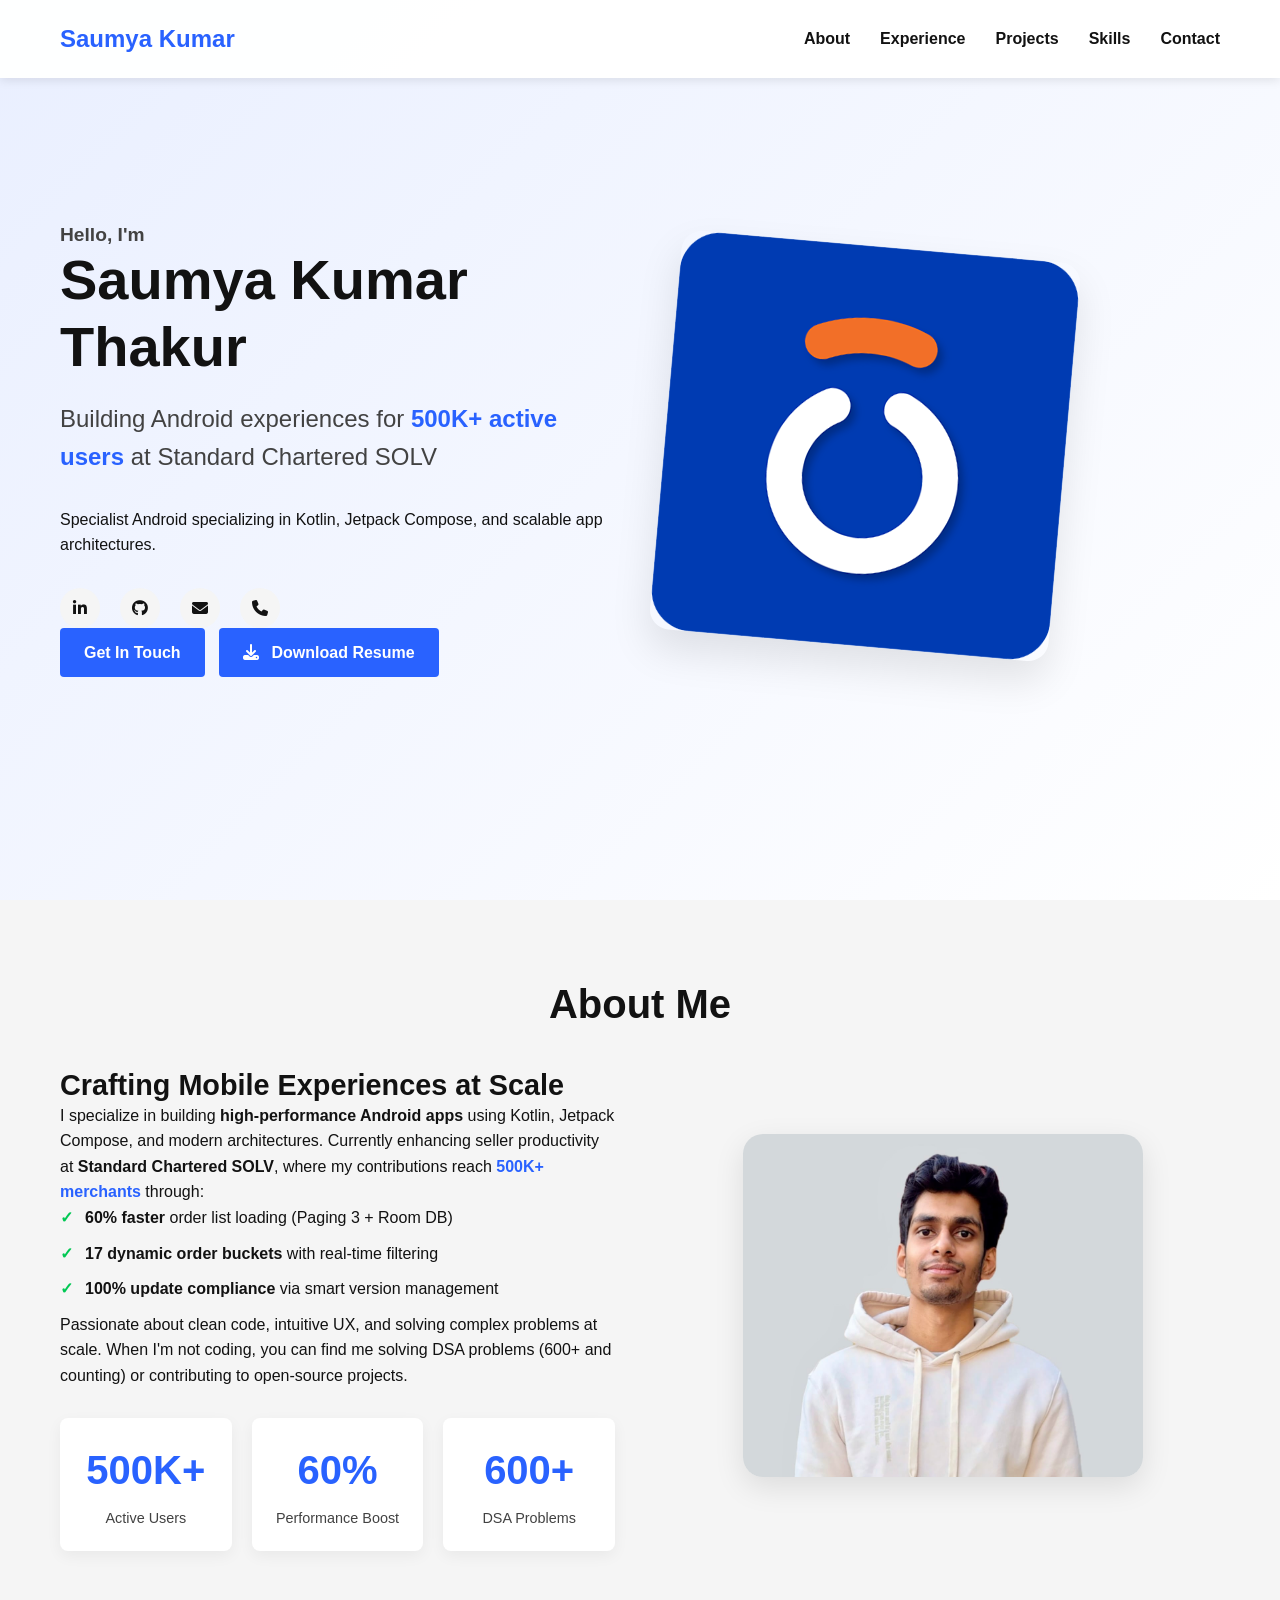
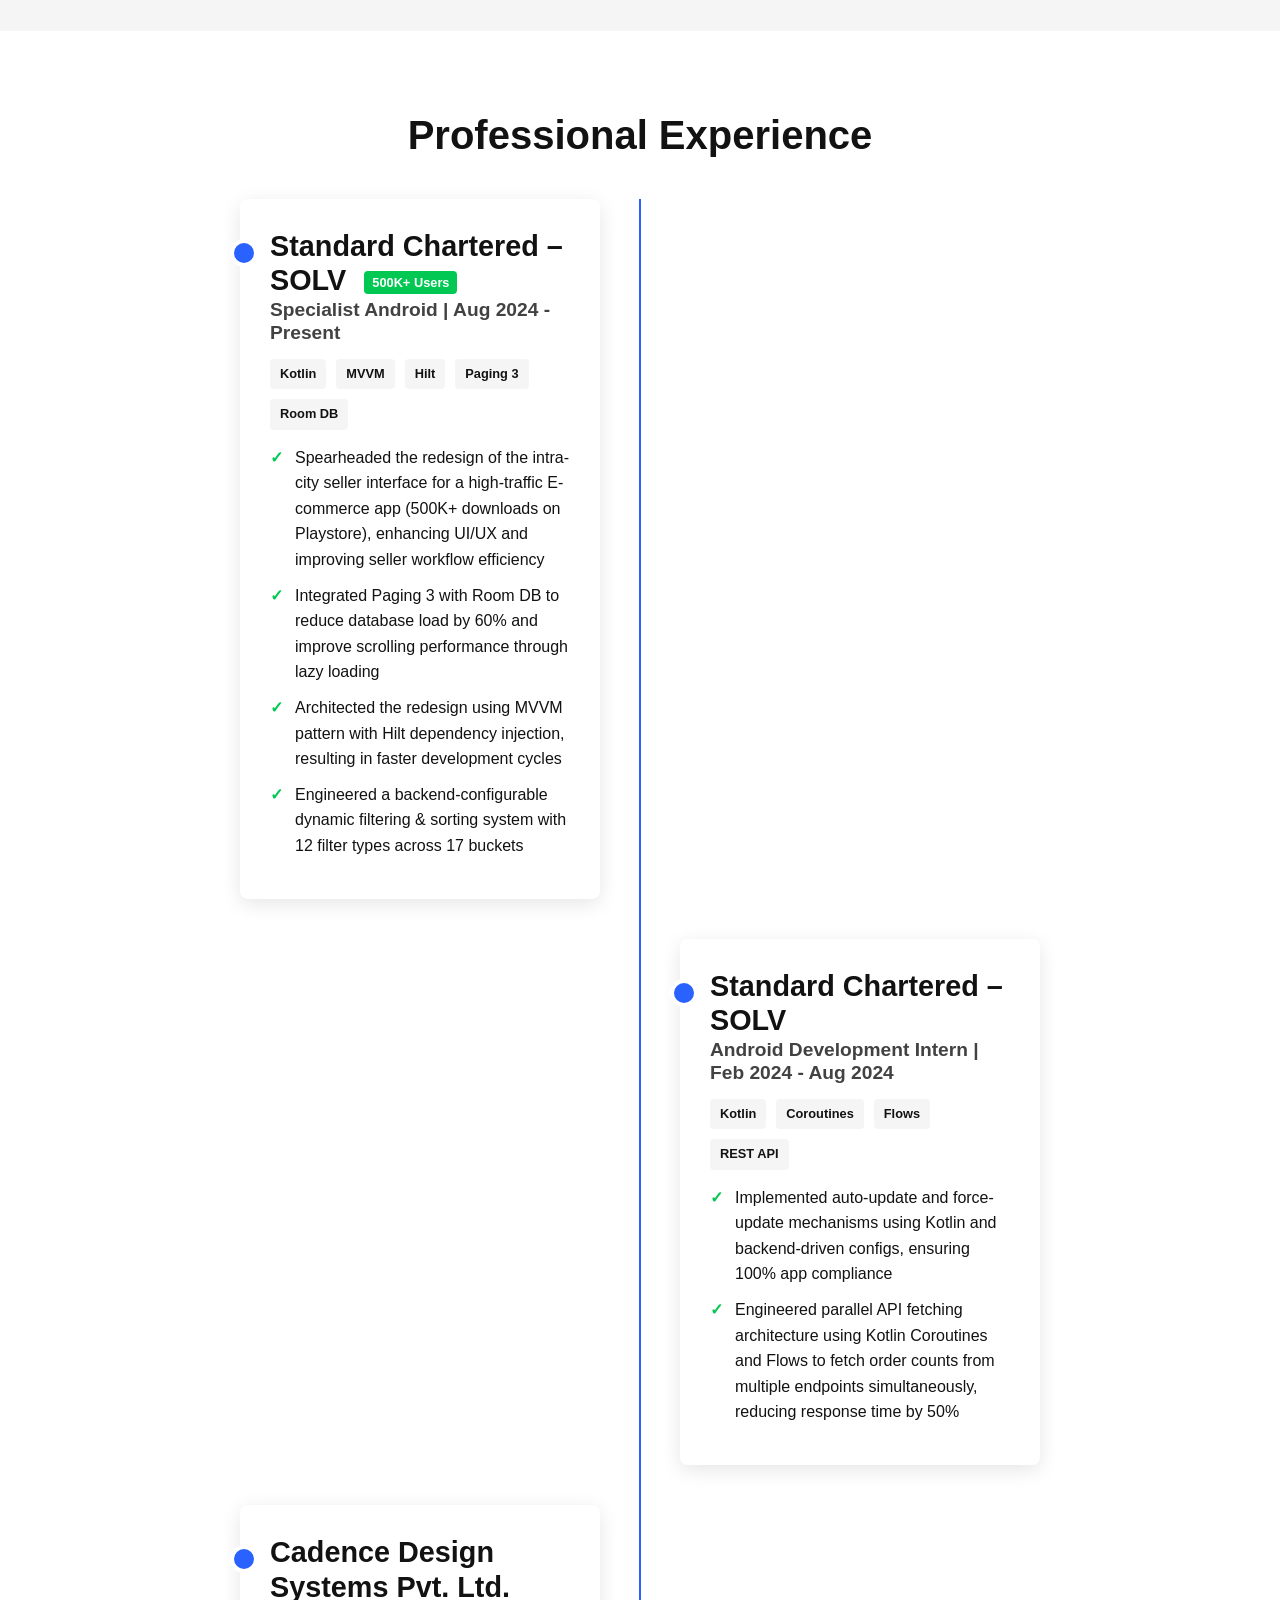
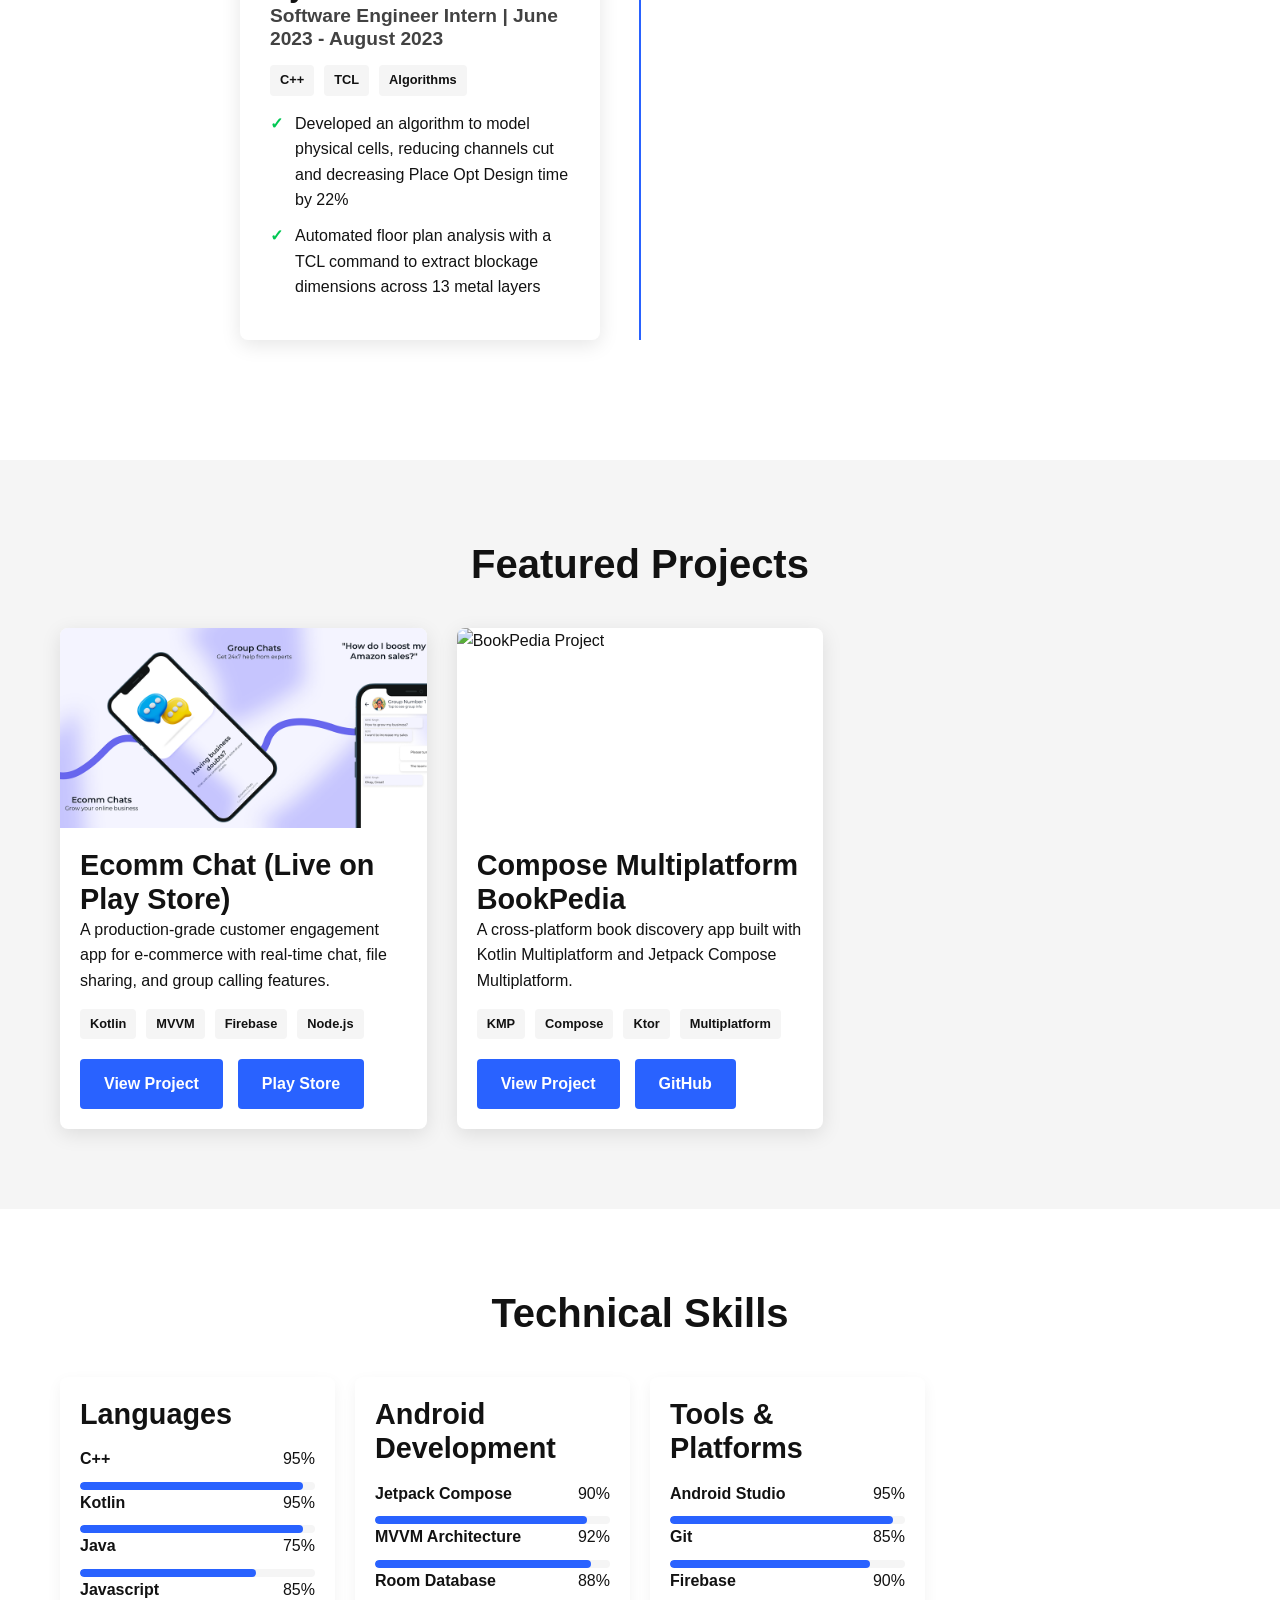
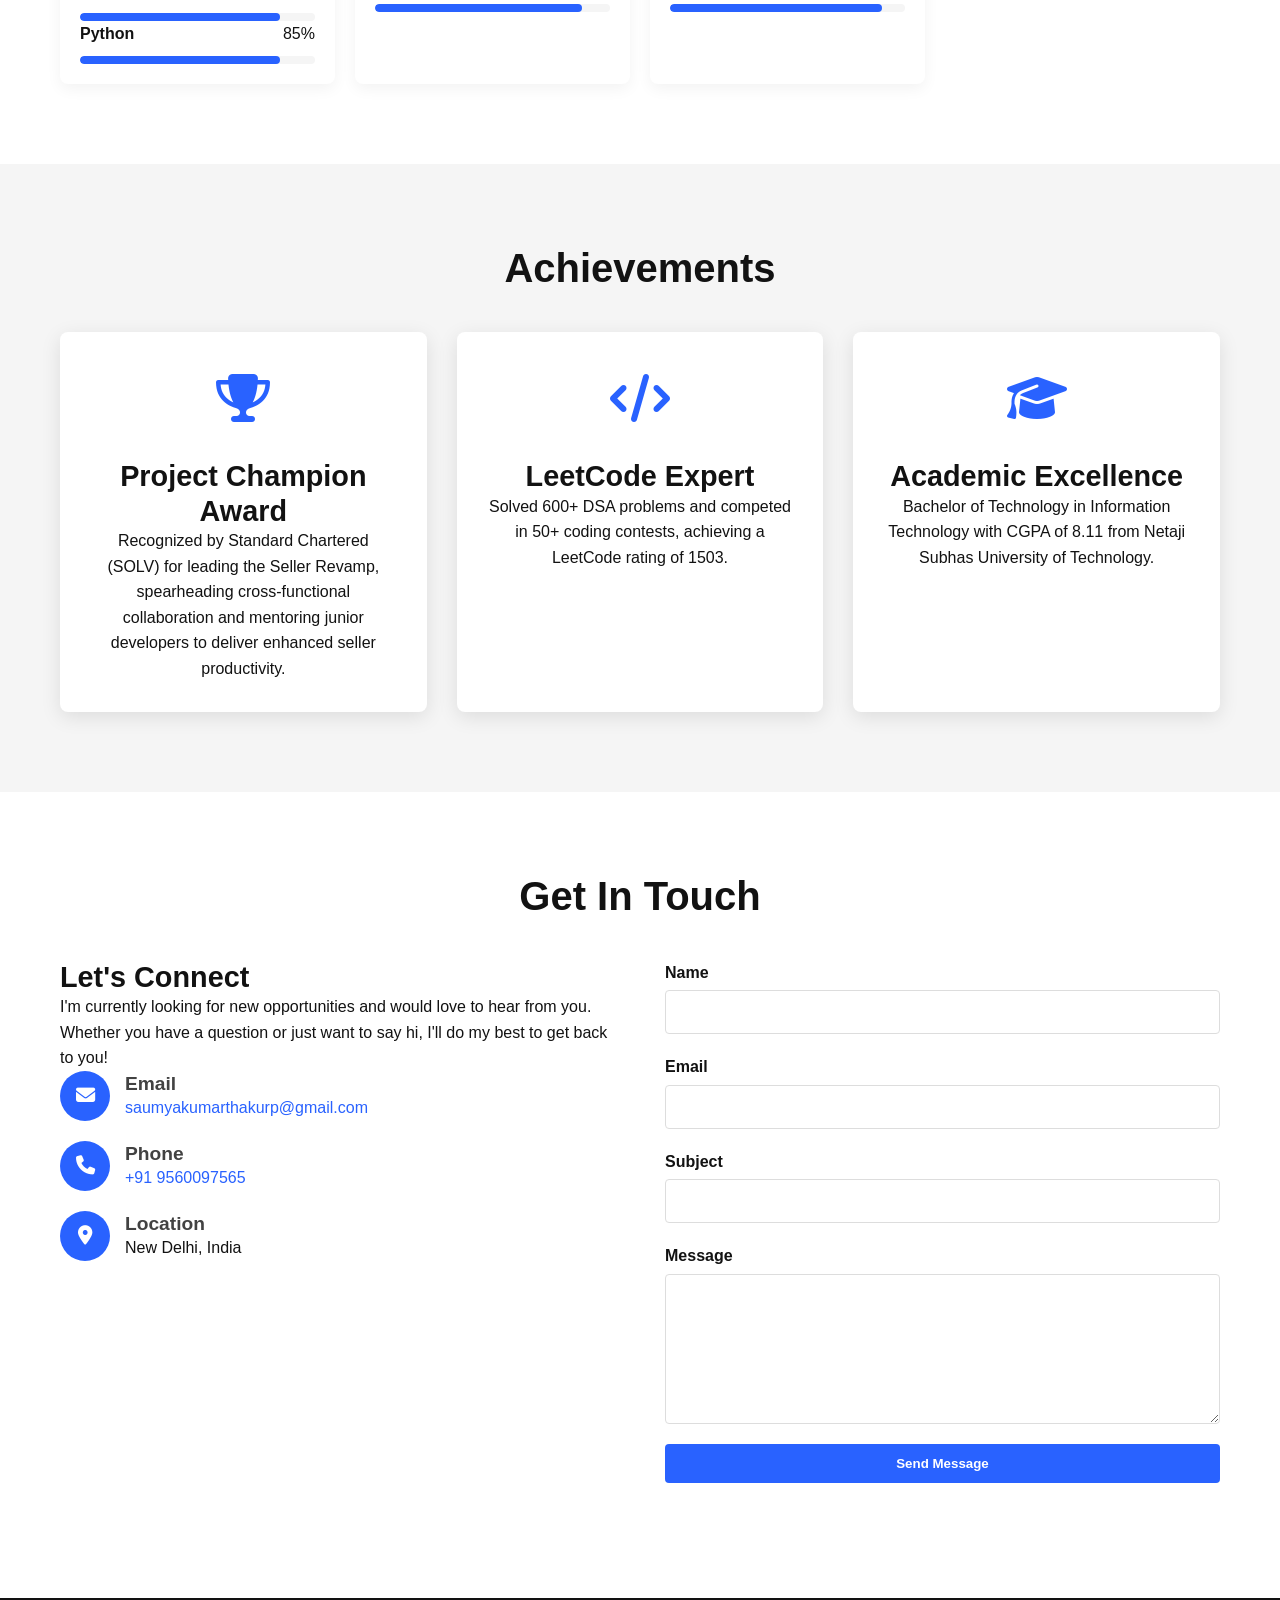
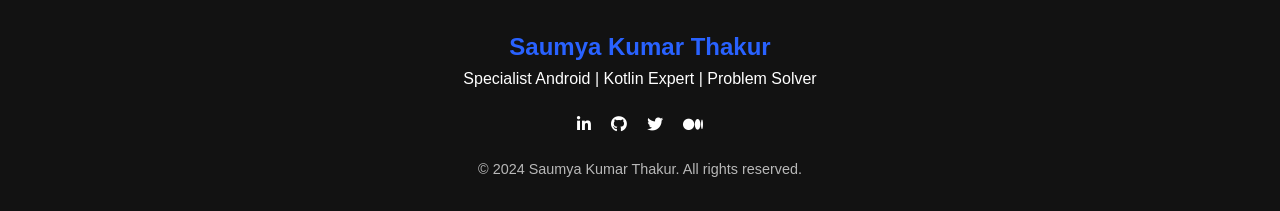
==== index.html @ 7fc0d7b3 "Portfolio-13 June" ====
<!DOCTYPE html>
<html lang="en">
<head>
    <meta charset="UTF-8">
    <meta name="viewport" content="width=device-width, initial-scale=1.0">
    <title>Saumya Kumar Thakur | Android Developer</title>
    <link rel="stylesheet" href="https://cdnjs.cloudflare.com/ajax/libs/font-awesome/6.4.0/css/all.min.css">
    <link rel="stylesheet" href="style.css">


</head>
<body>
    <!-- Header -->
    <header>
        <div class="container">
            <nav>
                <div class="logo">Saumya Kumar</div>
                <div class="nav-links">
                    <a href="#about">About</a>
                    <a href="#experience">Experience</a>
                    <a href="#projects">Projects</a>
                    <a href="#skills">Skills</a>
                    <a href="#contact">Contact</a>
                </div>
            </nav>
        </div>
    </header>

    <!-- Hero Section -->
    <section id="hero">
        <div class="container">
            <div class="hero-content">
                <div class="hero-text">
                    <h4>Hello, I'm</h4>
                    <h1>Saumya Kumar Thakur</h1>
                    <p class="impact-statement">Building Android experiences for <span class="highlight">500K+ active users</span> at Standard Chartered SOLV</p>
                    <p>Specialist Android specializing in Kotlin, Jetpack Compose, and scalable app architectures.</p>
                    <div class="social-links">
                        <a href="https://www.linkedin.com/in/saumya-kumar-thakur-452970230/" target="_blank"><i class="fab fa-linkedin-in"></i></a>
                        <a href="https://github.com/SKThakur0401" target="_blank"><i class="fab fa-github"></i></a>
                        <a href="mailto:saumyakumarthakurp@gmail.com"><i class="fas fa-envelope"></i></a>
                        <a href="tel:+919560097565"><i class="fas fa-phone"></i></a>
                    </div>
                        <a href="#contact" class="btn">Get In Touch</a>
                        <a href="https://drive.google.com/file/d/1LudUsI_i4p_GVPtZzu4CN_lEO5HXvXUF/view?usp=drive_link" target="_blank" class="btn" style="margin-left: 10px;">
                            <i class="fas fa-download"></i> Download Resume
                        </a>
                </div>

                    

                <div class="hero-image">
                    <img src="solv_logo.png" alt="Android App Screenshot">
                </div>
            </div>
        </div>
    </section>

    <!-- About Section -->
    <section id="about">
        <div class="container">
            <h2>About Me</h2>
            <div class="about-content">
                <div class="about-text">
                    <h3>Crafting Mobile Experiences at Scale</h3>
                    <p>I specialize in building <strong>high-performance Android apps</strong> using Kotlin, Jetpack Compose, and modern architectures. Currently enhancing seller productivity at <strong>Standard Chartered SOLV</strong>, where my contributions reach <span class="highlight">500K+ merchants</span> through:</p>
                    <ul class="achievements">
                        <li><strong>60% faster</strong> order list loading (Paging 3 + Room DB)</li>
                        <li><strong>17 dynamic order buckets</strong> with real-time filtering</li>
                        <li><strong>100% update compliance</strong> via smart version management</li>
                    </ul>
                    <p>Passionate about clean code, intuitive UX, and solving complex problems at scale. When I'm not coding, you can find me solving DSA problems (600+ and counting) or contributing to open-source projects.</p>
                    <div class="stats">
                        <div class="stat-item">
                            <div class="stat-number">500K+</div>
                            <div class="stat-label">Active Users</div>
                        </div>
                        <div class="stat-item">
                            <div class="stat-number">60%</div>
                            <div class="stat-label">Performance Boost</div>
                        </div>
                        <div class="stat-item">
                            <div class="stat-number">600+</div>
                            <div class="stat-label">DSA Problems</div>
                        </div>
                    </div>
                </div>
                <div class="about-image">
                    <img src="my_professional_pic.jpeg" alt="Saumya Kumar Thakur">
                </div>
            </div>
        </div>
    </section>

    <!-- Experience Section -->
    <section id="experience">
        <div class="container">
            <h2>Professional Experience</h2>
            <div class="experience-timeline">
                <!-- Current Job -->
                <div class="experience-card">
                    <h3>Standard Chartered – SOLV <span class="badge">500K+ Users</span></h3>
                    <h4>Specialist Android | Aug 2024 - Present</h4>
                    <div class="tech-stack">
                        <span>Kotlin</span>
                        <span>MVVM</span>
                        <span>Hilt</span>
                        <span>Paging 3</span>
                        <span>Room DB</span>
                    </div>
                    <ul class="achievements">
                        <li>Spearheaded the redesign of the intra-city seller interface for a high-traffic E-commerce app (500K+ downloads on Playstore), enhancing UI/UX and improving seller workflow efficiency</li>
                        <li>Integrated Paging 3 with Room DB to reduce database load by 60% and improve scrolling performance through lazy loading</li>
                        <li>Architected the redesign using MVVM pattern with Hilt dependency injection, resulting in faster development cycles</li>
                        <li>Engineered a backend-configurable dynamic filtering & sorting system with 12 filter types across 17 buckets</li>
                    </ul>
                </div>

                <!-- Internship -->
                <div class="experience-card">
                    <h3>Standard Chartered – SOLV</h3>
                    <h4>Android Development Intern | Feb 2024 - Aug 2024</h4>
                    <div class="tech-stack">
                        <span>Kotlin</span>
                        <span>Coroutines</span>
                        <span>Flows</span>
                        <span>REST API</span>
                    </div>
                    <ul class="achievements">
                        <li>Implemented auto-update and force-update mechanisms using Kotlin and backend-driven configs, ensuring 100% app compliance</li>
                        <li>Engineered parallel API fetching architecture using Kotlin Coroutines and Flows to fetch order counts from multiple endpoints simultaneously, reducing response time by 50%</li>
                    </ul>
                </div>

                <!-- Previous Internship -->
                <div class="experience-card">
                    <h3>Cadence Design Systems Pvt. Ltd.</h3>
                    <h4>Software Engineer Intern | June 2023 - August 2023</h4>
                    <div class="tech-stack">
                        <span>C++</span>
                        <span>TCL</span>
                        <span>Algorithms</span>
                    </div>
                    <ul class="achievements">
                        <li>Developed an algorithm to model physical cells, reducing channels cut and decreasing Place Opt Design time by 22%</li>
                        <li>Automated floor plan analysis with a TCL command to extract blockage dimensions across 13 metal layers</li>
                    </ul>
                </div>
            </div>
        </div>
    </section>

    <!-- Projects Section -->
    <section id="projects">
        <div class="container">
            <h2>Featured Projects</h2>
            <div class="projects-grid">
                <!-- Project 1 -->
                <div class="project-card">
                    <div class="project-image">
                        <img src="new Banner 1.png" alt="Ecomm Chat Project">
                    </div>
                    <div class="project-content">
                        <h3>Ecomm Chat (Live on Play Store)</h3>
                        <p>A production-grade customer engagement app for e-commerce with real-time chat, file sharing, and group calling features.</p>
                        <div class="tech-stack">
                            <span>Kotlin</span>
                            <span>MVVM</span>
                            <span>Firebase</span>
                            <span>Node.js</span>
                        </div>
                        <div class="project-links">
                            <a href="https://play.google.com/store/apps/details?id=com.adsperclick.media&hl=en" target="_blank" class="btn">View Project</a>
                            <a href="https://play.google.com/store/apps/details?id=com.adsperclick.media&hl=en" target="_blank" class="btn btn-outline">Play Store</a>
                        </div>
                    </div>
                </div>

                <!-- Project 2 -->
                <div class="project-card">
                    <div class="project-image">
                        <img src="https://via.placeholder.com/600x400.png?text=BookPedia" alt="BookPedia Project">
                    </div>
                    <div class="project-content">
                        <h3>Compose Multiplatform BookPedia</h3>
                        <p>A cross-platform book discovery app built with Kotlin Multiplatform and Jetpack Compose Multiplatform.</p>
                        <div class="tech-stack">
                            <span>KMP</span>
                            <span>Compose</span>
                            <span>Ktor</span>
                            <span>Multiplatform</span>
                        </div>
                        <div class="project-links">
                            <a href="https://github.com/SKThakur0401/Compose-Multiplatform-BookPedia" target="_blank" class="btn">View Project</a>
                            <a href="https://github.com/SKThakur0401/Compose-Multiplatform-BookPedia" target="_blank" class="btn btn-outline">GitHub</a>
                        </div>
                    </div>
                </div>
            </div>
        </div>
    </section>

    <!-- Skills Section -->
    <section id="skills">
        <div class="container">
            <h2>Technical Skills</h2>
            <div class="skills-container">
                <!-- Languages -->
                <div class="skill-category">
                    <h3>Languages</h3>
                    <div class="skill-list">

                        <div class="skill-item">
                            <span class="skill-name">C++</span>
                            <span>95%</span>
                        </div>
                        <div class="skill-bar">
                            <div class="skill-progress" style="width: 95%;"></div>
                        </div>

                        <div class="skill-item">
                            <span class="skill-name">Kotlin</span>
                            <span>95%</span>
                        </div>
                        <div class="skill-bar">
                            <div class="skill-progress" style="width: 95%;"></div>
                        </div>

                        <div class="skill-item">
                            <span class="skill-name">Java</span>
                            <span>75%</span>
                        </div>
                        <div class="skill-bar">
                            <div class="skill-progress" style="width: 75%;"></div>
                        </div>

                        <div class="skill-item">
                            <span class="skill-name">Javascript</span>
                            <span>85%</span>
                        </div>
                        <div class="skill-bar">
                            <div class="skill-progress" style="width: 85%;"></div>
                        </div>
                        
                        <div class="skill-item">
                            <span class="skill-name">Python</span>
                            <span>85%</span>
                        </div>
                        <div class="skill-bar">
                            <div class="skill-progress" style="width: 85%;"></div>
                        </div>
                    </div>
                </div>

                <!-- Android Development -->
                <div class="skill-category">
                    <h3>Android Development</h3>
                    <div class="skill-list">
                        <div class="skill-item">
                            <span class="skill-name">Jetpack Compose</span>
                            <span>90%</span>
                        </div>
                        <div class="skill-bar">
                            <div class="skill-progress" style="width: 90%;"></div>
                        </div>
                        
                        <div class="skill-item">
                            <span class="skill-name">MVVM Architecture</span>
                            <span>92%</span>
                        </div>
                        <div class="skill-bar">
                            <div class="skill-progress" style="width: 92%;"></div>
                        </div>
                        
                        <div class="skill-item">
                            <span class="skill-name">Room Database</span>
                            <span>88%</span>
                        </div>
                        <div class="skill-bar">
                            <div class="skill-progress" style="width: 88%;"></div>
                        </div>
                    </div>
                </div>

                <!-- Tools & Platforms -->
                <div class="skill-category">
                    <h3>Tools & Platforms</h3>
                    <div class="skill-list">
                        <div class="skill-item">
                            <span class="skill-name">Android Studio</span>
                            <span>95%</span>
                        </div>
                        <div class="skill-bar">
                            <div class="skill-progress" style="width: 95%;"></div>
                        </div>
                        
                        <div class="skill-item">
                            <span class="skill-name">Git</span>
                            <span>85%</span>
                        </div>
                        <div class="skill-bar">
                            <div class="skill-progress" style="width: 85%;"></div>
                        </div>
                        
                        <div class="skill-item">
                            <span class="skill-name">Firebase</span>
                            <span>90%</span>
                        </div>
                        <div class="skill-bar">
                            <div class="skill-progress" style="width: 90%;"></div>
                        </div>
                    </div>
                </div>
            </div>
        </div>
    </section>

    <!-- Achievements Section -->
    <section id="achievements">
        <div class="container">
            <h2>Achievements</h2>
            <div class="achievements-grid">
                <!-- Achievement 1 -->
                <div class="achievement-card">
                    <div class="achievement-icon">
                        <i class="fas fa-trophy"></i>
                    </div>
                    <h3>Project Champion Award</h3>
                    <p>Recognized by Standard Chartered (SOLV) for leading the Seller Revamp, spearheading cross-functional collaboration and mentoring junior developers to deliver enhanced seller productivity.</p>
                </div>

                <!-- Achievement 2 -->
                <div class="achievement-card">
                    <div class="achievement-icon">
                        <i class="fas fa-code"></i>
                    </div>
                    <h3>LeetCode Expert</h3>
                    <p>Solved 600+ DSA problems and competed in 50+ coding contests, achieving a LeetCode rating of 1503.</p>
                </div>

                <!-- Achievement 3 -->
                <div class="achievement-card">
                    <div class="achievement-icon">
                        <i class="fas fa-graduation-cap"></i>
                    </div>
                    <h3>Academic Excellence</h3>
                    <p>Bachelor of Technology in Information Technology with CGPA of 8.11 from Netaji Subhas University of Technology.</p>
                </div>
            </div>
        </div>
    </section>

    <!-- Contact Section -->
    <section id="contact">
        <div class="container">
            <h2>Get In Touch</h2>
            <div class="contact-container">
                <div class="contact-info">
                    <h3>Let's Connect</h3>
                    <p>I'm currently looking for new opportunities and would love to hear from you. Whether you have a question or just want to say hi, I'll do my best to get back to you!</p>
                    
                    <div class="contact-item">
                        <div class="contact-icon">
                            <i class="fas fa-envelope"></i>
                        </div>
                        <div>
                            <h4>Email</h4>
                            <a href="mailto:saumyakumarthakurp@gmail.com">saumyakumarthakurp@gmail.com</a>
                        </div>
                    </div>
                    
                    <div class="contact-item">
                        <div class="contact-icon">
                            <i class="fas fa-phone"></i>
                        </div>
                        <div>
                            <h4>Phone</h4>
                            <a href="tel:+919560097565">+91 9560097565</a>
                        </div>
                    </div>
                    
                    <div class="contact-item">
                        <div class="contact-icon">
                            <i class="fas fa-map-marker-alt"></i>
                        </div>
                        <div>
                            <h4>Location</h4>
                            <p>New Delhi, India</p>
                        </div>
                    </div>
                </div>
                
                <div class="contact-form">
<form action="https://formspree.io/f/xldnbkbl" method="POST" id="contact-form">
    <div class="form-group">
        <label for="name">Name</label>
        <input type="text" id="name" name="name" required>
    </div>
    <div class="form-group">
        <label for="email">Email</label>
        <input type="email" id="email" name="email" required>
    </div>
    <div class="form-group">
        <label for="subject">Subject</label>
        <input type="text" id="subject" name="subject" required>
    </div>
    <div class="form-group">
        <label for="message">Message</label>
        <textarea id="message" name="message" required></textarea>
    </div>
    <button type="submit" class="btn">Send Message</button>
    <div id="form-status" style="margin-top: 15px;"></div>
</form>
</div>
</div>
</div>
</section>

<!-- Footer -->
<footer>
    <div class="container">
        <div class="logo">Saumya Kumar Thakur</div>
        <p>Specialist Android | Kotlin Expert | Problem Solver</p>
        <div class="footer-links">
            <a href="https://www.linkedin.com/in/saumya-kumar-thakur-452970230/" target="_blank"><i
                    class="fab fa-linkedin-in"></i></a>
            <a href="https://github.com/SKThakur0401" target="_blank"><i class="fab fa-github"></i></a>
            <a href="https://twitter.com/yourprofile" target="_blank"><i class="fab fa-twitter"></i></a>
            <a href="https://medium.com/yourprofile" target="_blank"><i class="fab fa-medium"></i></a>
        </div>
        <p class="copyright">© 2024 Saumya Kumar Thakur. All rights reserved.</p>
    </div>
</footer>
    <script src="script.js"></script>

</body>
</html>
---- style.css ----
:root {
    --primary: #2962FF;
    --primary-dark: #0039CB;
    --secondary: #00C853;
    --dark: #121212;
    --light: #ffffff;
    --gray: #f5f5f5;
    --dark-gray: #424242;
}

* {
    margin: 0;
    padding: 0;
    box-sizing: border-box;
    font-family: 'Segoe UI', Tahoma, Geneva, Verdana, sans-serif;
}

body {
    background-color: var(--light);
    color: var(--dark);
    line-height: 1.6;
}

.container {
    max-width: 1200px;
    margin: 0 auto;
    padding: 0 20px;
}

section {
    padding: 80px 0;
}

h1, h2, h3, h4 {
    font-weight: 700;
    line-height: 1.2;
}

h1 { font-size: 3.5rem; }
h2 { font-size: 2.5rem; margin-bottom: 40px; text-align: center; }
h3 { font-size: 1.8rem; }
h4 { font-size: 1.2rem; color: var(--dark-gray); }

a {
    text-decoration: none;
    color: var(--primary);
    transition: all 0.3s ease;
}

a:hover {
    color: var(--primary-dark);
}

.btn {
    display: inline-block;
    padding: 12px 24px;
    background-color: var(--primary);
    color: white;
    border-radius: 4px;
    font-weight: 600;
    transition: all 0.3s ease;
    border: none;
    cursor: pointer;
}

.btn:hover {
    background-color: var(--primary-dark);
    transform: translateY(-2px);
    box-shadow: 0 4px 8px rgba(0,0,0,0.1);
}

.highlight {
    color: var(--primary);
    font-weight: 700;
}

.badge {
    display: inline-block;
    padding: 4px 8px;
    background-color: var(--secondary);
    color: white;
    border-radius: 4px;
    font-size: 0.8rem;
    font-weight: 600;
    margin-left: 10px;
    vertical-align: middle;
}

/* Header */
header {
    position: fixed;
    top: 0;
    left: 0;
    width: 100%;
    background-color: rgba(255,255,255,0.95);
    box-shadow: 0 2px 10px rgba(0,0,0,0.1);
    z-index: 1000;
}

nav {
    display: flex;
    justify-content: space-between;
    align-items: center;
    padding: 20px 0;
}

.logo {
    font-size: 1.5rem;
    font-weight: 700;
    color: var(--primary);
}

.nav-links {
    display: flex;
    gap: 30px;
}

.nav-links a {
    color: var(--dark);
    font-weight: 600;
}

.nav-links a:hover {
    color: var(--primary);
}

/* Hero Section */
#hero {
    height: 100vh;
    display: flex;
    align-items: center;
    background: linear-gradient(135deg, rgba(41,98,255,0.1) 0%, rgba(255,255,255,1) 100%);
    padding-top: 80px;
}

.hero-content {
    display: flex;
    align-items: center;
    gap: 50px;
}

.hero-text {
    flex: 1;
}

.hero-image {
    flex: 1;
    position: relative;
}

.hero-image img {
    width: 100%;
    max-width: 400px;
    border-radius: 20px;
    box-shadow: 0 20px 40px rgba(0,0,0,0.1);
    transform: rotate(5deg);
    animation: float 6s ease-in-out infinite;
}

@keyframes float {
    0% { transform: translateY(0) rotate(5deg); }
    50% { transform: translateY(-20px) rotate(5deg); }
    100% { transform: translateY(0) rotate(5deg); }
}

.impact-statement {
    font-size: 1.5rem;
    margin: 20px 0 30px;
    color: var(--dark-gray);
}

.social-links {
    display: flex;
    gap: 20px;
    margin-top: 30px;
}


.social-links a {
    display: flex;
    align-items: center;
    justify-content: center;
    width: 40px;
    height: 40px;
    border-radius: 50%;
    background-color: var(--gray);
    color: var(--dark);
    transition: all 0.3s ease;
}

.social-links a:hover {
    background-color: var(--primary);
    color: white;
    transform: translateY(-3px);
}

/* About Section */
#about {
    background-color: var(--gray);
}

.about-content {
    display: flex;
    align-items: center;
    gap: 50px;
}

.about-text {
    flex: 1;
}

.about-image {
    flex: 1;
    text-align: center;
}

.about-image img {
    width: 100%;
    max-width: 400px;
    border-radius: 20px;
    box-shadow: 0 10px 30px rgba(0,0,0,0.1);
}

.stats {
    display: flex;
    gap: 20px;
    margin-top: 30px;
}

.stat-item {
    flex: 1;
    background-color: white;
    padding: 20px;
    border-radius: 8px;
    text-align: center;
    box-shadow: 0 5px 15px rgba(0,0,0,0.05);
}

.stat-number {
    font-size: 2.5rem;
    font-weight: 700;
    color: var(--primary);
    margin-bottom: 5px;
}

.stat-label {
    font-size: 0.9rem;
    color: var(--dark-gray);
}

/* Experience Section */
.experience-timeline {
    position: relative;
    max-width: 800px;
    margin: 0 auto;
}

.experience-timeline::before {
    content: '';
    position: absolute;
    top: 0;
    left: 50%;
    transform: translateX(-50%);
    width: 2px;
    height: 100%;
    background-color: var(--primary);
}

.experience-card {
    position: relative;
    margin-bottom: 40px;
    padding: 30px;
    background-color: white;
    border-radius: 8px;
    box-shadow: 0 5px 20px rgba(0,0,0,0.1);
    transition: all 0.3s ease;
}

.experience-card:hover {
    transform: translateY(-5px);
    box-shadow: 0 10px 30px rgba(0,0,0,0.15);
}

.experience-card::before {
    content: '';
    position: absolute;
    top: 40px;
    left: -10px;
    width: 20px;
    height: 20px;
    border-radius: 50%;
    background-color: var(--primary);
    border: 4px solid white;
}

.experience-card:nth-child(even) {
    margin-left: auto;
    width: calc(50% - 40px);
}

.experience-card:nth-child(odd) {
    margin-right: auto;
    width: calc(50% - 40px);
}

.tech-stack {
    display: flex;
    flex-wrap: wrap;
    gap: 10px;
    margin: 15px 0;
}

.tech-stack span {
    padding: 5px 10px;
    background-color: var(--gray);
    border-radius: 4px;
    font-size: 0.8rem;
    font-weight: 600;
}

.achievements {
    list-style-type: none;
}

.achievements li {
    position: relative;
    padding-left: 25px;
    margin-bottom: 10px;
}

.achievements li::before {
    content: '✓';
    position: absolute;
    left: 0;
    color: var(--secondary);
    font-weight: bold;
}

/* Projects Section */
#projects {
    background-color: var(--gray);
}

.projects-grid {
    display: grid;
    grid-template-columns: repeat(auto-fill, minmax(350px, 1fr));
    gap: 30px;
    margin-top: 40px;
}

.project-card {
    background-color: white;
    border-radius: 8px;
    overflow: hidden;
    box-shadow: 0 5px 20px rgba(0,0,0,0.1);
    transition: all 0.3s ease;
}

.project-card:hover {
    transform: translateY(-5px);
    box-shadow: 0 10px 30px rgba(0,0,0,0.15);
}

.project-image {
    height: 200px;
    overflow: hidden;
}

.project-image img {
    width: 100%;
    height: 100%;
    object-fit: cover;
    transition: transform 0.5s ease;
}

.project-card:hover .project-image img {
    transform: scale(1.05);
}

.project-content {
    padding: 20px;
}

.project-links {
    display: flex;
    gap: 15px;
    margin-top: 20px;
}

/* Skills Section */
.skills-container {
    display: grid;
    grid-template-columns: repeat(auto-fill, minmax(250px, 1fr));
    gap: 20px;
    margin-top: 40px;
}

.skill-category {
    background-color: white;
    padding: 20px;
    border-radius: 8px;
    box-shadow: 0 5px 15px rgba(0,0,0,0.05);
}

.skill-list {
    margin-top: 15px;
}

.skill-item {
    display: flex;
    justify-content: space-between;
    margin-bottom: 10px;
}

.skill-name {
    font-weight: 600;
}

.skill-bar {
    height: 8px;
    background-color: var(--gray);
    border-radius: 4px;
    margin-top: 5px;
    overflow: hidden;
}

.skill-progress {
    height: 100%;
    background-color: var(--primary);
    border-radius: 4px;
}

/* Achievements Section */
#achievements {
    background-color: var(--gray);
}

.achievements-grid {
    display: grid;
    grid-template-columns: repeat(auto-fill, minmax(300px, 1fr));
    gap: 30px;
    margin-top: 40px;
}

.achievement-card {
    background-color: white;
    padding: 30px;
    border-radius: 8px;
    box-shadow: 0 5px 20px rgba(0,0,0,0.1);
    text-align: center;
    transition: all 0.3s ease;
}

.achievement-card:hover {
    transform: translateY(-5px);
    box-shadow: 0 10px 30px rgba(0,0,0,0.15);
}

.achievement-icon {
    font-size: 3rem;
    color: var(--primary);
    margin-bottom: 20px;
}

/* Contact Section */
.contact-container {
    display: flex;
    gap: 50px;
}

.contact-info {
    flex: 1;
}

.contact-form {
    flex: 1;
}

.contact-item {
    display: flex;
    align-items: center;
    margin-bottom: 20px;
}

.contact-icon {
    width: 50px;
    height: 50px;
    background-color: var(--primary);
    color: white;
    border-radius: 50%;
    display: flex;
    align-items: center;
    justify-content: center;
    margin-right: 15px;
    font-size: 1.2rem;
}

form {
    display: flex;
    flex-direction: column;
    gap: 20px;
}

.form-group {
    display: flex;
    flex-direction: column;
}

label {
    margin-bottom: 5px;
    font-weight: 600;
}

input, textarea {
    padding: 12px;
    border: 1px solid #ddd;
    border-radius: 4px;
    font-size: 1rem;
}

textarea {
    min-height: 150px;
    resize: vertical;
}

/* Footer */
footer {
    background-color: var(--dark);
    color: white;
    padding: 30px 0;
    text-align: center;
}

.footer-links {
    display: flex;
    justify-content: center;
    gap: 20px;
    margin: 20px 0;
}

.footer-links a {
    color: white;
}

.footer-links a:hover {
    color: var(--primary);
}

.copyright {
    color: rgba(255,255,255,0.7);
    font-size: 0.9rem;
}

/* Responsive Design */
@media (max-width: 768px) {
    h1 { font-size: 2.5rem; }
    h2 { font-size: 2rem; }
    
    .hero-content, .about-content, .contact-container {
        flex-direction: column;
    }
    
    .experience-timeline::before {
        left: 30px;
    }
    
    .experience-card, .experience-card:nth-child(even), .experience-card:nth-child(odd) {
        width: calc(100% - 80px);
        margin-left: 80px;
    }
    
    .experience-card::before {
        left: -60px;
    }
    
    .stats {
        flex-direction: column;
    }
}



/* Add to your existing styles */
.btn i {
    margin-right: 8px;
}

/* Success message for form */
.success-message {
    display: none;
    padding: 15px;
    background-color: #4CAF50;
    color: white;
    border-radius: 4px;
    margin-top: 20px;
    text-align: center;
}

/* For the download button animation */
@keyframes pulse {
    0% { transform: scale(1); }
    50% { transform: scale(1.05); }
    100% { transform: scale(1); }
}

.btn-download {
    animation: pulse 2s infinite;
    background-color: var(--secondary);
}

.btn-download:hover {
    animation: none;
    background-color: #009624;
}
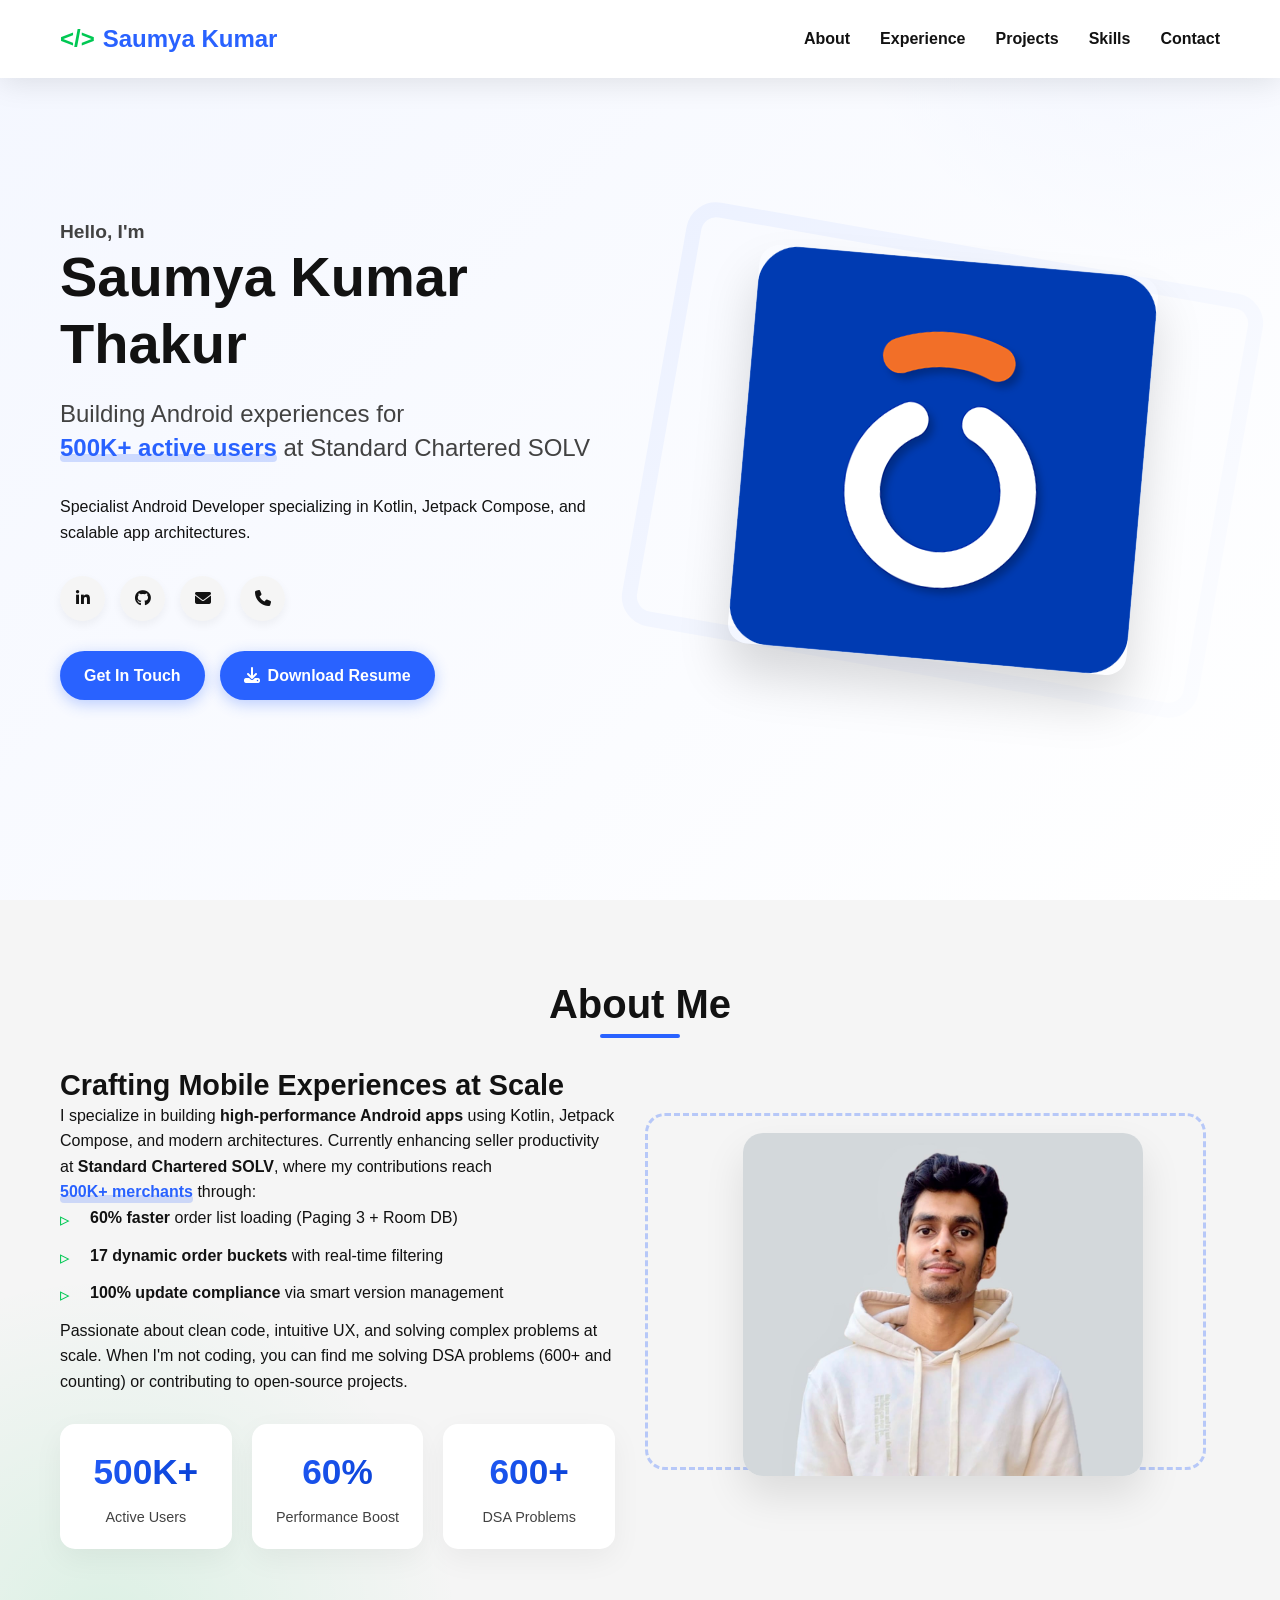
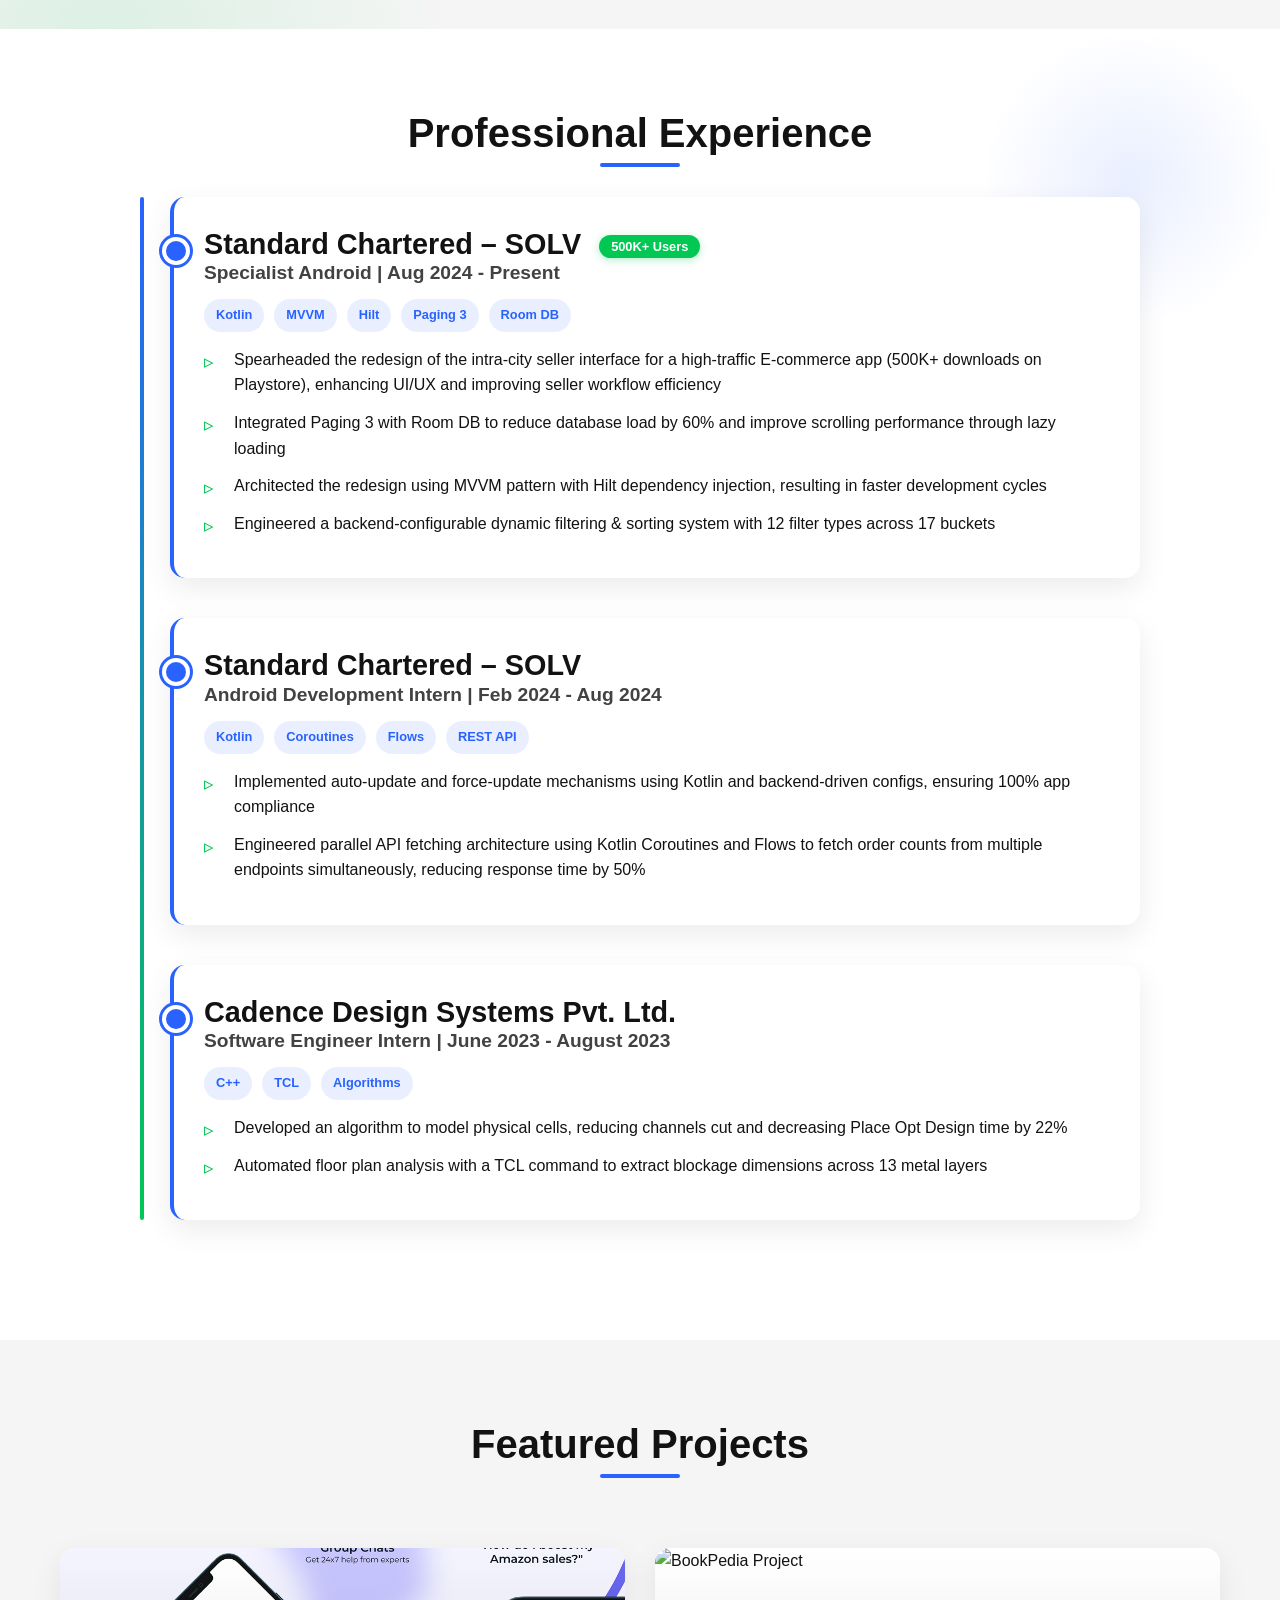
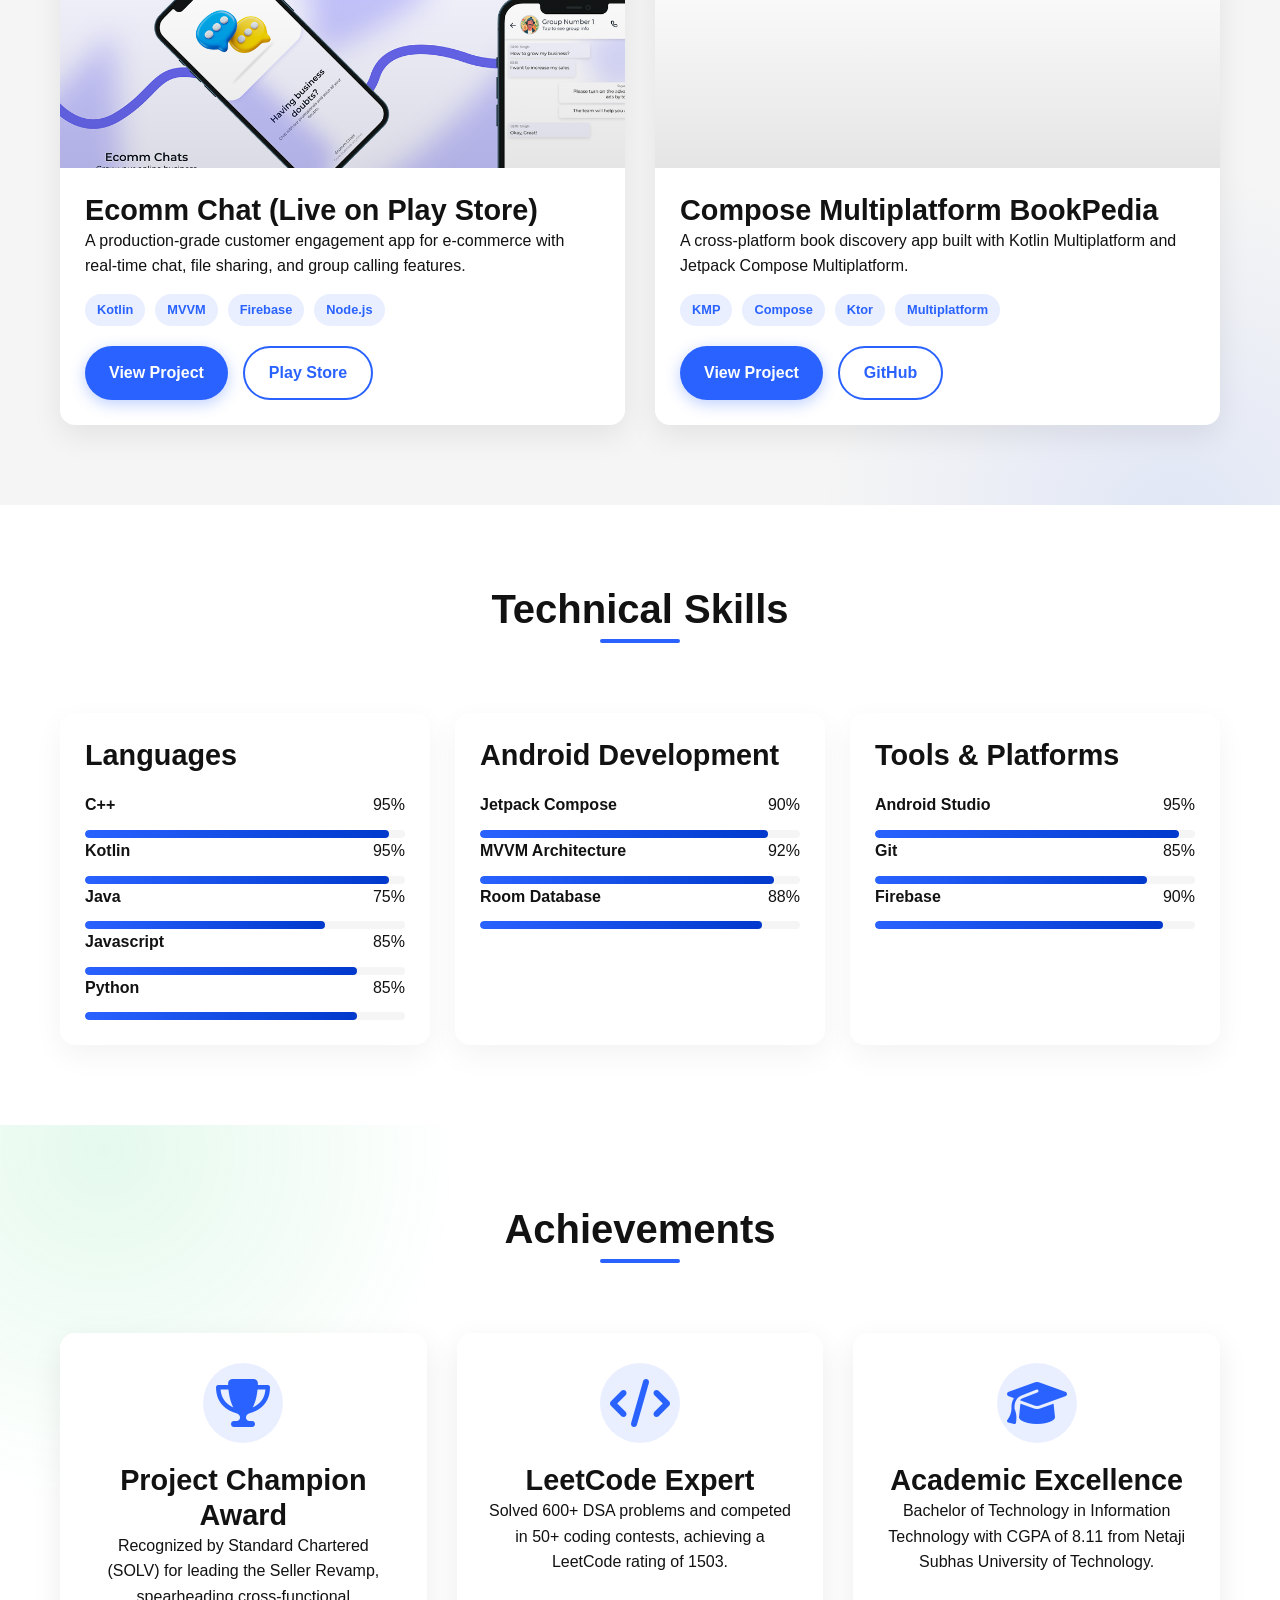
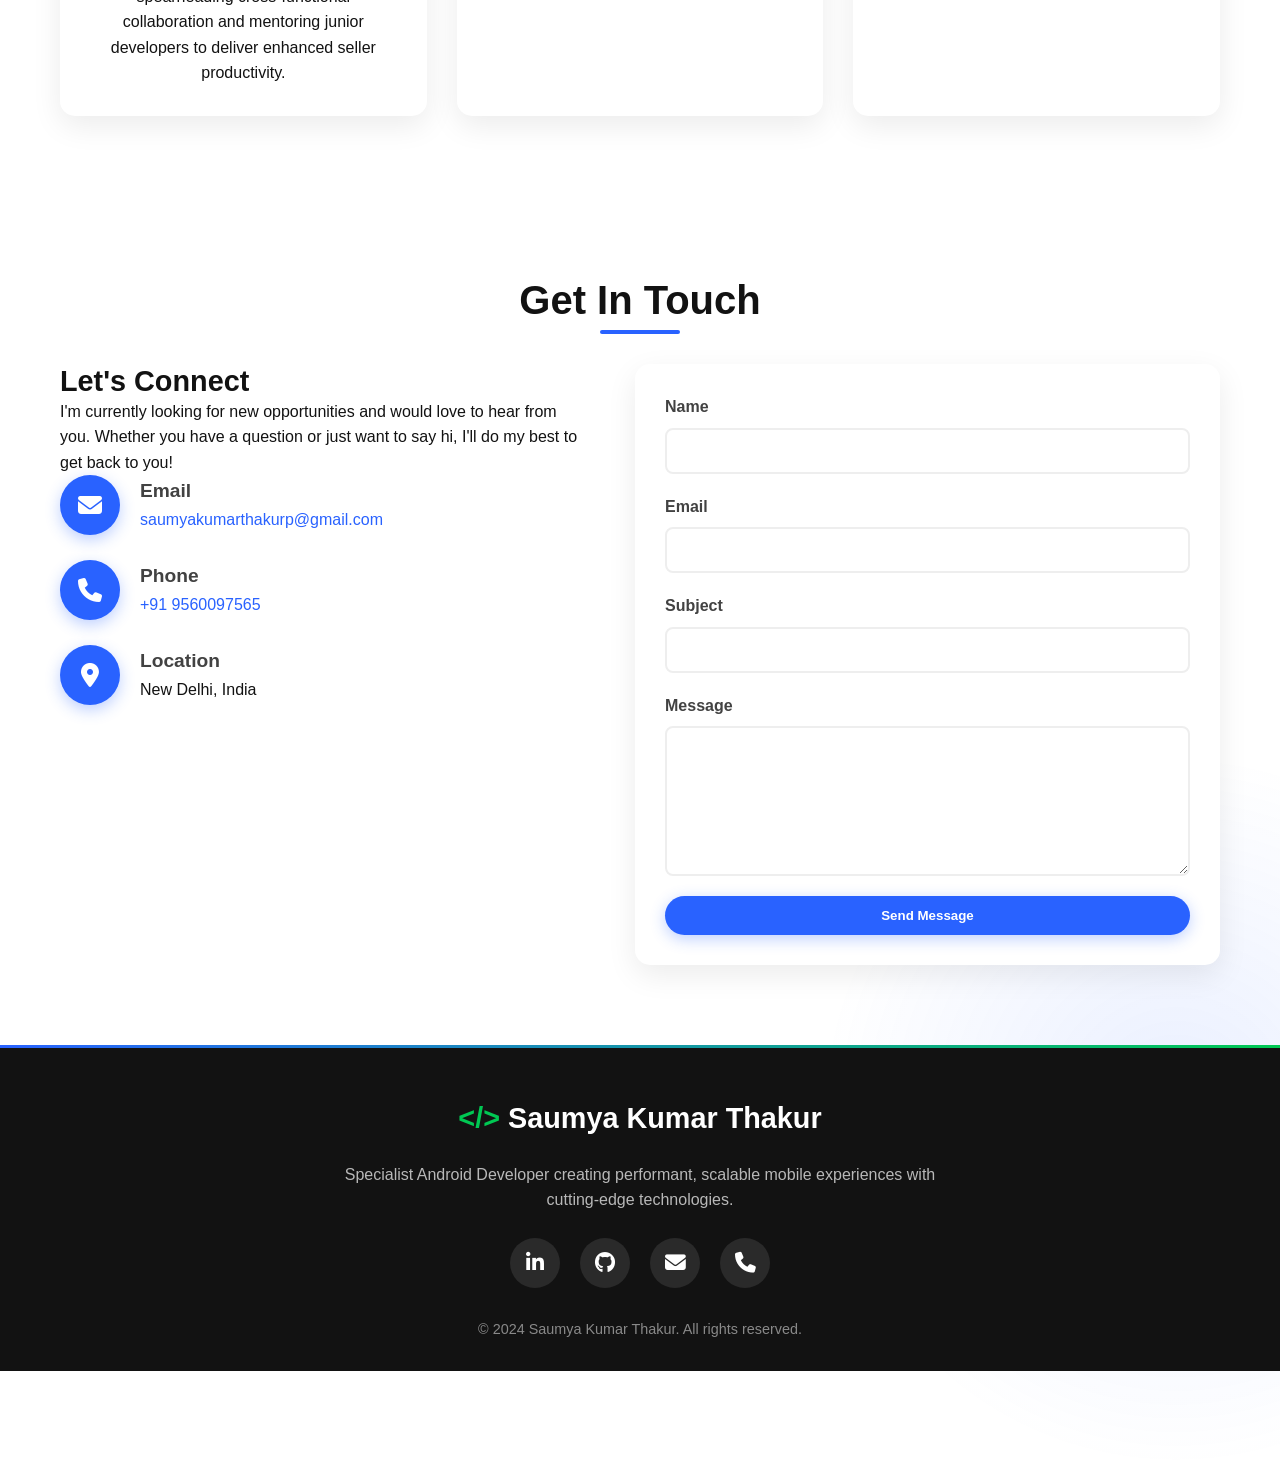
==== commit e567cc88: "UI Mobile Compatible" ====
--- a/index.html
+++ b/index.html
@@ -5,9 +5,1116 @@
     <meta name="viewport" content="width=device-width, initial-scale=1.0">
     <title>Saumya Kumar Thakur | Android Developer</title>
     <link rel="stylesheet" href="https://cdnjs.cloudflare.com/ajax/libs/font-awesome/6.4.0/css/all.min.css">
-    <link rel="stylesheet" href="style.css">
-
-
+    <link rel="stylesheet" href="https://cdnjs.cloudflare.com/ajax/libs/animate.css/4.1.1/animate.min.css">
+    <style>
+        :root {
+            --primary: #2962FF;
+            --primary-dark: #0039CB;
+            --secondary: #00C853;
+            --dark: #121212;
+            --light: #ffffff;
+            --gray: #f5f5f5;
+            --dark-gray: #424242;
+            --glass: rgba(255, 255, 255, 0.15);
+        }
+        
+        * {
+            margin: 0;
+            padding: 0;
+            box-sizing: border-box;
+            font-family: 'Poppins', 'Segoe UI', sans-serif;
+        }
+        
+        @font-face {
+            font-family: 'Poppins';
+            src: url('https://fonts.googleapis.com/css2?family=Poppins:wght@300;400;500;600;700&display=swap');
+        }
+        
+        body {
+            background-color: var(--light);
+            color: var(--dark);
+            line-height: 1.6;
+            overflow-x: hidden;
+        }
+        
+        .container {
+            width: 100%;
+            max-width: 1200px;
+            margin: 0 auto;
+            padding: 0 20px;
+        }
+        
+        section {
+            padding: 80px 0;
+            position: relative;
+        }
+        
+        h1, h2, h3, h4 {
+            font-weight: 700;
+            line-height: 1.2;
+        }
+        
+        h1 { font-size: clamp(2.5rem, 5vw, 3.5rem); }
+        h2 { 
+            font-size: clamp(2rem, 4vw, 2.5rem); 
+            margin-bottom: 40px; 
+            text-align: center;
+            position: relative;
+            display: inline-block;
+            width: 100%;
+        }
+        h2::after {
+            content: '';
+            position: absolute;
+            bottom: -10px;
+            left: 50%;
+            transform: translateX(-50%);
+            width: 80px;
+            height: 4px;
+            background: var(--primary);
+            border-radius: 2px;
+        }
+        h3 { font-size: clamp(1.5rem, 3vw, 1.8rem); }
+        h4 { font-size: clamp(1.1rem, 2vw, 1.2rem); color: var(--dark-gray); }
+        
+        a {
+            text-decoration: none;
+            color: var(--primary);
+            transition: all 0.3s ease;
+        }
+        
+        a:hover {
+            color: var(--primary-dark);
+        }
+        
+        .btn {
+            display: inline-flex;
+            align-items: center;
+            justify-content: center;
+            padding: 12px 24px;
+            background-color: var(--primary);
+            color: white;
+            border-radius: 50px;
+            font-weight: 600;
+            transition: all 0.4s cubic-bezier(0.175, 0.885, 0.32, 1.275);
+            border: none;
+            cursor: pointer;
+            box-shadow: 0 4px 15px rgba(41, 98, 255, 0.3);
+            position: relative;
+            overflow: hidden;
+        }
+        
+        .btn::after {
+            content: '';
+            position: absolute;
+            top: 0;
+            left: 0;
+            width: 100%;
+            height: 100%;
+            background: linear-gradient(45deg, transparent, rgba(255,255,255,0.3), transparent);
+            transform: translateX(-100%);
+            transition: transform 0.6s ease;
+        }
+        
+        .btn:hover {
+            background-color: var(--primary-dark);
+            transform: translateY(-3px);
+            box-shadow: 0 8px 25px rgba(41, 98, 255, 0.4);
+        }
+        
+        .btn:hover::after {
+            transform: translateX(100%);
+        }
+        
+        .btn i {
+            margin-right: 8px;
+        }
+        
+        .highlight {
+            color: var(--primary);
+            font-weight: 700;
+            position: relative;
+            display: inline-block;
+        }
+        
+        .highlight::after {
+            content: '';
+            position: absolute;
+            bottom: 2px;
+            left: 0;
+            width: 100%;
+            height: 8px;
+            background-color: rgba(41, 98, 255, 0.2);
+            z-index: -1;
+            border-radius: 4px;
+        }
+        
+        .badge {
+            display: inline-block;
+            padding: 4px 12px;
+            background-color: var(--secondary);
+            color: white;
+            border-radius: 50px;
+            font-size: 0.8rem;
+            font-weight: 600;
+            margin-left: 10px;
+            vertical-align: middle;
+            box-shadow: 0 2px 8px rgba(0, 200, 83, 0.3);
+        }
+        
+        /* Floating Animations */
+        @keyframes float {
+            0% { transform: translateY(0px); }
+            50% { transform: translateY(-15px); }
+            100% { transform: translateY(0px); }
+        }
+        
+        .floating {
+            animation: float 6s ease-in-out infinite;
+        }
+        
+        /* Header */
+        header {
+            position: fixed;
+            top: 0;
+            left: 0;
+            width: 100%;
+            background-color: rgba(255,255,255,0.98);
+            box-shadow: 0 5px 30px rgba(0,0,0,0.1);
+            z-index: 1000;
+            backdrop-filter: blur(10px);
+            -webkit-backdrop-filter: blur(10px);
+        }
+        
+        nav {
+            display: flex;
+            justify-content: space-between;
+            align-items: center;
+            padding: 20px 0;
+            position: relative;
+        }
+        
+        .logo {
+            font-size: 1.5rem;
+            font-weight: 700;
+            color: var(--primary);
+            display: flex;
+            align-items: center;
+        }
+        
+        .logo::before {
+            content: '</>';
+            display: inline-block;
+            margin-right: 8px;
+            font-weight: 800;
+            color: var(--secondary);
+        }
+        
+        .nav-links {
+            display: flex;
+            gap: 30px;
+        }
+        
+        .nav-links a {
+            color: var(--dark);
+            font-weight: 600;
+            position: relative;
+            padding: 5px 0;
+        }
+        
+        .nav-links a::after {
+            content: '';
+            position: absolute;
+            bottom: 0;
+            left: 0;
+            width: 0;
+            height: 2px;
+            background-color: var(--primary);
+            transition: width 0.3s ease;
+        }
+        
+        .nav-links a:hover::after {
+            width: 100%;
+        }
+        
+        .mobile-menu-btn {
+            display: none;
+            background: none;
+            border: none;
+            font-size: 1.5rem;
+            color: var(--dark);
+            cursor: pointer;
+            z-index: 1001;
+        }
+        
+        /* Hero Section */
+        #hero {
+            min-height: 100vh;
+            display: flex;
+            align-items: center;
+            background: linear-gradient(135deg, rgba(41,98,255,0.05) 0%, rgba(255,255,255,1) 100%);
+            padding-top: 100px;
+            padding-bottom: 80px;
+            position: relative;
+            overflow: hidden;
+        }
+        
+        #hero::before {
+            content: '';
+            position: absolute;
+            top: -50%;
+            right: -20%;
+            width: 80vh;
+            height: 80vh;
+            background: radial-gradient(circle, rgba(41,98,255,0.1) 0%, rgba(255,255,255,0) 70%);
+            z-index: -1;
+        }
+        
+        .hero-content {
+            display: flex;
+            align-items: center;
+            gap: 50px;
+            position: relative;
+        }
+        
+        .hero-text {
+            flex: 1;
+            z-index: 2;
+        }
+        
+        .hero-image {
+            flex: 1;
+            position: relative;
+            display: flex;
+            justify-content: center;
+            align-items: center;
+        }
+        
+        .hero-image::before {
+            content: '';
+            position: absolute;
+            width: 100%;
+            height: 100%;
+            border: 15px solid rgba(41, 98, 255, 0.1);
+            border-radius: 30px;
+            transform: rotate(10deg);
+            z-index: -1;
+        }
+        
+        .hero-image img {
+            width: 100%;
+            max-width: 400px;
+            border-radius: 20px;
+            box-shadow: 0 30px 50px rgba(0,0,0,0.15);
+            transform: rotate(5deg);
+            transition: transform 0.5s ease;
+        }
+        
+        .hero-image:hover img {
+            transform: rotate(0deg) scale(1.05);
+        }
+        
+        .impact-statement {
+            font-size: clamp(1.2rem, 3vw, 1.5rem);
+            margin: 20px 0 30px;
+            color: var(--dark-gray);
+            line-height: 1.4;
+        }
+        
+        .social-links {
+            display: flex;
+            gap: 15px;
+            margin: 30px 0;
+        }
+        
+        .social-links a {
+            display: flex;
+            align-items: center;
+            justify-content: center;
+            width: 45px;
+            height: 45px;
+            border-radius: 50%;
+            background-color: var(--gray);
+            color: var(--dark);
+            transition: all 0.3s cubic-bezier(0.175, 0.885, 0.32, 1.275);
+            box-shadow: 0 4px 10px rgba(0,0,0,0.05);
+            position: relative;
+            overflow: hidden;
+        }
+        
+        .social-links a::after {
+            content: '';
+            position: absolute;
+            top: 0;
+            left: 0;
+            width: 100%;
+            height: 100%;
+            background: linear-gradient(45deg, transparent, rgba(255,255,255,0.4), transparent);
+            transform: translateX(-100%);
+            transition: transform 0.6s ease;
+        }
+        
+        .social-links a:hover {
+            background-color: var(--primary);
+            color: white;
+            transform: translateY(-5px);
+            box-shadow: 0 10px 20px rgba(41, 98, 255, 0.3);
+        }
+        
+        .social-links a:hover::after {
+            transform: translateX(100%);
+        }
+        
+        .btn-container {
+            display: flex;
+            gap: 15px;
+            flex-wrap: wrap;
+        }
+        
+        /* About Section */
+        #about {
+            background-color: var(--gray);
+            position: relative;
+            overflow: hidden;
+        }
+        
+        #about::before {
+            content: '';
+            position: absolute;
+            bottom: -50%;
+            left: -20%;
+            width: 80vh;
+            height: 80vh;
+            background: radial-gradient(circle, rgba(0,200,83,0.1) 0%, rgba(255,255,255,0) 70%);
+            z-index: 0;
+        }
+        
+        .about-content {
+            display: flex;
+            align-items: center;
+            gap: 50px;
+            position: relative;
+            z-index: 1;
+        }
+        
+        .about-text {
+            flex: 1;
+        }
+        
+        .about-image {
+            flex: 1;
+            text-align: center;
+            position: relative;
+        }
+        
+        .about-image::before {
+            content: '';
+            position: absolute;
+            top: -20px;
+            left: -20px;
+            width: 100%;
+            height: 100%;
+            border: 3px dashed var(--primary);
+            border-radius: 20px;
+            z-index: -1;
+            opacity: 0.3;
+        }
+        
+        .about-image img {
+            width: 100%;
+            max-width: 400px;
+            border-radius: 20px;
+            box-shadow: 0 20px 40px rgba(0,0,0,0.1);
+            transition: transform 0.5s ease;
+        }
+        
+        .about-image:hover img {
+            transform: scale(1.03);
+        }
+        
+        .stats {
+            display: flex;
+            gap: 20px;
+            margin-top: 30px;
+            flex-wrap: wrap;
+        }
+        
+        .stat-item {
+            flex: 1;
+            min-width: 120px;
+            background-color: white;
+            padding: 20px;
+            border-radius: 15px;
+            text-align: center;
+            box-shadow: 0 10px 30px rgba(0,0,0,0.05);
+            transition: transform 0.3s ease;
+        }
+        
+        .stat-item:hover {
+            transform: translateY(-5px);
+            box-shadow: 0 15px 35px rgba(0,0,0,0.1);
+        }
+        
+        .stat-number {
+            font-size: 2.2rem;
+            font-weight: 700;
+            color: var(--primary);
+            margin-bottom: 5px;
+            background: linear-gradient(135deg, var(--primary), var(--primary-dark));
+            -webkit-background-clip: text;
+            -webkit-text-fill-color: transparent;
+        }
+        
+        .stat-label {
+            font-size: 0.9rem;
+            color: var(--dark-gray);
+        }
+        
+        /* Experience Section */
+        #experience {
+            position: relative;
+        }
+        
+        #experience::before {
+            content: '';
+            position: absolute;
+            top: 0;
+            right: 0;
+            width: 300px;
+            height: 300px;
+            background: radial-gradient(circle, rgba(41,98,255,0.1) 0%, rgba(255,255,255,0) 70%);
+            z-index: -1;
+        }
+        
+        .experience-timeline {
+            position: relative;
+            max-width: 1000px;
+            margin: 0 auto;
+            padding-left: 30px;
+        }
+        
+        .experience-timeline::before {
+            content: '';
+            position: absolute;
+            top: 0;
+            left: 0;
+            width: 4px;
+            height: 100%;
+            background: linear-gradient(to bottom, var(--primary), var(--secondary));
+            border-radius: 2px;
+        }
+        
+        .experience-card {
+            position: relative;
+            margin-bottom: 40px;
+            padding: 30px;
+            background-color: white;
+            border-radius: 15px;
+            box-shadow: 0 10px 30px rgba(0,0,0,0.08);
+            transition: all 0.4s cubic-bezier(0.175, 0.885, 0.32, 1.275);
+            border-left: 4px solid var(--primary);
+        }
+        
+        .experience-card:hover {
+            transform: translateY(-5px);
+            box-shadow: 0 15px 40px rgba(0,0,0,0.15);
+        }
+        
+        .experience-card::before {
+            content: '';
+            position: absolute;
+            top: 40px;
+            left: -12px;
+            width: 20px;
+            height: 20px;
+            border-radius: 50%;
+            background-color: var(--primary);
+            border: 4px solid white;
+            box-shadow: 0 0 0 3px var(--primary);
+        }
+        
+        .tech-stack {
+            display: flex;
+            flex-wrap: wrap;
+            gap: 10px;
+            margin: 15px 0;
+        }
+        
+        .tech-stack span {
+            padding: 6px 12px;
+            background-color: rgba(41, 98, 255, 0.1);
+            border-radius: 50px;
+            font-size: 0.8rem;
+            font-weight: 600;
+            color: var(--primary);
+            transition: all 0.3s ease;
+        }
+        
+        .tech-stack span:hover {
+            background-color: var(--primary);
+            color: white;
+            transform: translateY(-2px);
+        }
+        
+        .achievements {
+            list-style-type: none;
+        }
+        
+        .achievements li {
+            position: relative;
+            padding-left: 30px;
+            margin-bottom: 12px;
+        }
+        
+        .achievements li::before {
+            content: '▹';
+            position: absolute;
+            left: 0;
+            color: var(--secondary);
+            font-size: 1.2rem;
+        }
+        
+        /* Projects Section */
+        #projects {
+            background-color: var(--gray);
+            position: relative;
+            overflow: hidden;
+        }
+        
+        #projects::after {
+            content: '';
+            position: absolute;
+            bottom: -50%;
+            right: -20%;
+            width: 80vh;
+            height: 80vh;
+            background: radial-gradient(circle, rgba(41,98,255,0.1) 0%, rgba(255,255,255,0) 70%);
+            z-index: 0;
+        }
+        
+        .projects-grid {
+            display: grid;
+            grid-template-columns: repeat(auto-fit, minmax(350px, 1fr));
+            gap: 30px;
+            margin-top: 40px;
+            position: relative;
+            z-index: 1;
+        }
+        
+        .project-card {
+            background-color: white;
+            border-radius: 15px;
+            overflow: hidden;
+            box-shadow: 0 10px 30px rgba(0,0,0,0.08);
+            transition: all 0.4s cubic-bezier(0.175, 0.885, 0.32, 1.275);
+        }
+        
+        .project-card:hover {
+            transform: translateY(-10px);
+            box-shadow: 0 20px 40px rgba(0,0,0,0.15);
+        }
+        
+        .project-image {
+            height: 220px;
+            overflow: hidden;
+            position: relative;
+        }
+        
+        .project-image::after {
+            content: '';
+            position: absolute;
+            top: 0;
+            left: 0;
+            width: 100%;
+            height: 100%;
+            background: linear-gradient(to top, rgba(0,0,0,0.1), transparent);
+        }
+        
+        .project-image img {
+            width: 100%;
+            height: 100%;
+            object-fit: cover;
+            transition: transform 0.8s ease;
+        }
+        
+        .project-card:hover .project-image img {
+            transform: scale(1.1);
+        }
+        
+        .project-content {
+            padding: 25px;
+        }
+        
+        .project-links {
+            display: flex;
+            gap: 15px;
+            margin-top: 20px;
+        }
+        
+        .btn-outline {
+            background-color: transparent;
+            border: 2px solid var(--primary);
+            color: var(--primary);
+            box-shadow: none;
+        }
+        
+        .btn-outline:hover {
+            background-color: var(--primary);
+            color: white;
+        }
+        
+        /* Skills Section */
+        .skills-container {
+            display: grid;
+            grid-template-columns: repeat(auto-fit, minmax(250px, 1fr));
+            gap: 25px;
+            margin-top: 40px;
+        }
+        
+        .skill-category {
+            background-color: white;
+            padding: 25px;
+            border-radius: 15px;
+            box-shadow: 0 10px 30px rgba(0,0,0,0.05);
+            transition: transform 0.3s ease;
+        }
+        
+        .skill-category:hover {
+            transform: translateY(-5px);
+            box-shadow: 0 15px 35px rgba(0,0,0,0.1);
+        }
+        
+        .skill-list {
+            margin-top: 20px;
+        }
+        
+        .skill-item {
+            display: flex;
+            justify-content: space-between;
+            margin-bottom: 12px;
+        }
+        
+        .skill-name {
+            font-weight: 600;
+        }
+        
+        .skill-bar {
+            height: 8px;
+            background-color: var(--gray);
+            border-radius: 4px;
+            margin-top: 8px;
+            overflow: hidden;
+        }
+        
+        .skill-progress {
+            height: 100%;
+            background: linear-gradient(90deg, var(--primary), var(--primary-dark));
+            border-radius: 4px;
+            position: relative;
+            overflow: hidden;
+        }
+        
+        .skill-progress::after {
+            content: '';
+            position: absolute;
+            top: 0;
+            left: 0;
+            width: 100%;
+            height: 100%;
+            background: linear-gradient(45deg, transparent, rgba(255,255,255,0.4), transparent);
+            transform: translateX(-100%);
+            animation: shine 2s infinite;
+        }
+        
+        @keyframes shine {
+            100% { transform: translateX(100%); }
+        }
+        
+        /* Achievements Section */
+        #achievements {
+            position: relative;
+            overflow: hidden;
+        }
+        
+        #achievements::before {
+            content: '';
+            position: absolute;
+            top: -50%;
+            left: -20%;
+            width: 80vh;
+            height: 80vh;
+            background: radial-gradient(circle, rgba(0,200,83,0.1) 0%, rgba(255,255,255,0) 70%);
+            z-index: 0;
+        }
+        
+        .achievements-grid {
+            display: grid;
+            grid-template-columns: repeat(auto-fit, minmax(300px, 1fr));
+            gap: 30px;
+            margin-top: 40px;
+            position: relative;
+            z-index: 1;
+        }
+        
+        .achievement-card {
+            background-color: white;
+            padding: 30px;
+            border-radius: 15px;
+            box-shadow: 0 10px 30px rgba(0,0,0,0.08);
+            text-align: center;
+            transition: all 0.4s cubic-bezier(0.175, 0.885, 0.32, 1.275);
+        }
+        
+        .achievement-card:hover {
+            transform: translateY(-10px);
+            box-shadow: 0 20px 40px rgba(0,0,0,0.15);
+        }
+        
+        .achievement-icon {
+            font-size: 3rem;
+            color: var(--primary);
+            margin-bottom: 20px;
+            display: inline-flex;
+            width: 80px;
+            height: 80px;
+            background-color: rgba(41, 98, 255, 0.1);
+            border-radius: 50%;
+            align-items: center;
+            justify-content: center;
+            transition: all 0.3s ease;
+        }
+        
+        .achievement-card:hover .achievement-icon {
+            background-color: var(--primary);
+            color: white;
+            transform: rotateY(180deg);
+        }
+        
+        /* Contact Section */
+        #contact {
+            position: relative;
+        }
+        
+        #contact::after {
+            content: '';
+            position: absolute;
+            bottom: -50%;
+            right: -20%;
+            width: 80vh;
+            height: 80vh;
+            background: radial-gradient(circle, rgba(41,98,255,0.1) 0%, rgba(255,255,255,0) 70%);
+            z-index: 0;
+        }
+        
+        .contact-container {
+            display: flex;
+            gap: 50px;
+            position: relative;
+            z-index: 1;
+        }
+        
+        .contact-info {
+            flex: 1;
+        }
+        
+        .contact-form {
+            flex: 1;
+            background-color: white;
+            padding: 30px;
+            border-radius: 15px;
+            box-shadow: 0 10px 30px rgba(0,0,0,0.08);
+        }
+        
+        .contact-item {
+            display: flex;
+            align-items: center;
+            margin-bottom: 25px;
+        }
+        
+        .contact-icon {
+            width: 60px;
+            height: 60px;
+            background-color: var(--primary);
+            color: white;
+            border-radius: 50%;
+            display: flex;
+            align-items: center;
+            justify-content: center;
+            margin-right: 20px;
+            font-size: 1.5rem;
+            flex-shrink: 0;
+            box-shadow: 0 5px 15px rgba(41, 98, 255, 0.3);
+            transition: all 0.3s ease;
+        }
+        
+        .contact-item:hover .contact-icon {
+            transform: rotate(15deg) scale(1.1);
+            background-color: var(--secondary);
+        }
+        
+        .contact-text h4 {
+            margin-bottom: 5px;
+        }
+        
+        form {
+            display: flex;
+            flex-direction: column;
+            gap: 20px;
+        }
+        
+        .form-group {
+            display: flex;
+            flex-direction: column;
+        }
+        
+        label {
+            margin-bottom: 8px;
+            font-weight: 600;
+            color: var(--dark-gray);
+        }
+        
+        input, textarea {
+            padding: 12px 15px;
+            border: 2px solid #eee;
+            border-radius: 8px;
+            font-size: 1rem;
+            transition: all 0.3s ease;
+        }
+        
+        input:focus, textarea:focus {
+            border-color: var(--primary);
+            outline: none;
+            box-shadow: 0 0 0 3px rgba(41, 98, 255, 0.2);
+        }
+        
+        textarea {
+            min-height: 150px;
+            resize: vertical;
+        }
+        
+        #form-status {
+            margin-top: 15px;
+            padding: 12px;
+            border-radius: 8px;
+            text-align: center;
+            font-weight: 500;
+            display: none;
+        }
+        
+        .success {
+            background-color: rgba(0, 200, 83, 0.1);
+            color: #00a652;
+            border: 1px solid rgba(0, 200, 83, 0.3);
+            display: block;
+        }
+        
+        .error {
+            background-color: rgba(255, 71, 87, 0.1);
+            color: #ff4757;
+            border: 1px solid rgba(255, 71, 87, 0.3);
+            display: block;
+        }
+        
+        /* Footer */
+        footer {
+            background-color: var(--dark);
+            color: white;
+            padding: 50px 0 30px;
+            text-align: center;
+            position: relative;
+        }
+        
+        footer::before {
+            content: '';
+            position: absolute;
+            top: 0;
+            left: 0;
+            width: 100%;
+            height: 3px;
+            background: linear-gradient(to right, var(--primary), var(--secondary));
+        }
+        
+        .footer-logo {
+            font-size: 1.8rem;
+            font-weight: 700;
+            color: white;
+            margin-bottom: 20px;
+            display: inline-block;
+        }
+        
+        .footer-logo::before {
+            content: '</>';
+            display: inline-block;
+            margin-right: 8px;
+            font-weight: 800;
+            color: var(--secondary);
+        }
+        
+        .footer-text {
+            max-width: 600px;
+            margin: 0 auto 25px;
+            color: rgba(255,255,255,0.7);
+            line-height: 1.6;
+        }
+        
+        .footer-links {
+            display: flex;
+            justify-content: center;
+            gap: 20px;
+            margin: 25px 0;
+        }
+        
+        .footer-links a {
+            display: flex;
+            align-items: center;
+            justify-content: center;
+            width: 50px;
+            height: 50px;
+            border-radius: 50%;
+            background-color: rgba(255,255,255,0.1);
+            color: white;
+            font-size: 1.3rem;
+            transition: all 0.3s ease;
+        }
+        
+        .footer-links a:hover {
+            background-color: var(--primary);
+            transform: translateY(-5px);
+        }
+        
+        .copyright {
+            color: rgba(255,255,255,0.5);
+            font-size: 0.9rem;
+            margin-top: 30px;
+        }
+        
+        /* Back to Top Button */
+        .back-to-top {
+            position: fixed;
+            bottom: 30px;
+            right: 30px;
+            width: 50px;
+            height: 50px;
+            background-color: var(--primary);
+            color: white;
+            border-radius: 50%;
+            display: flex;
+            align-items: center;
+            justify-content: center;
+            font-size: 1.3rem;
+            box-shadow: 0 5px 20px rgba(41, 98, 255, 0.4);
+            opacity: 0;
+            visibility: hidden;
+            transition: all 0.3s ease;
+            z-index: 999;
+        }
+        
+        .back-to-top.active {
+            opacity: 1;
+            visibility: visible;
+        }
+        
+        .back-to-top:hover {
+            background-color: var(--primary-dark);
+            transform: translateY(-5px);
+        }
+        
+        /* Responsive Design */
+        @media (max-width: 992px) {
+            .hero-content, .about-content {
+                flex-direction: column;
+                gap: 40px;
+            }
+            
+            .hero-image, .about-image {
+                order: -1;
+            }
+            
+            .hero-image img, .about-image img {
+                max-width: 350px;
+            }
+            
+            .contact-container {
+                flex-direction: column;
+            }
+        }
+        
+        @media (max-width: 768px) {
+            section {
+                padding: 60px 0;
+            }
+            
+            .nav-links {
+                position: fixed;
+                top: 0;
+                right: -100%;
+                width: 80%;
+                max-width: 300px;
+                height: 100vh;
+                background-color: white;
+                flex-direction: column;
+                align-items: center;
+                justify-content: center;
+                gap: 30px;
+                box-shadow: -5px 0 30px rgba(0,0,0,0.1);
+                transition: right 0.4s ease;
+                z-index: 1000;
+            }
+            
+            .nav-links.active {
+                right: 0;
+            }
+            
+            .mobile-menu-btn {
+                display: block;
+            }
+            
+            .stats {
+                grid-template-columns: repeat(2, 1fr);
+            }
+            
+            .projects-grid {
+                grid-template-columns: 1fr;
+            }
+            
+            .experience-timeline {
+                padding-left: 20px;
+            }
+            
+            .experience-card {
+                padding: 25px;
+            }
+        }
+        
+        @media (max-width: 576px) {
+            .btn-container {
+                flex-direction: column;
+                gap: 15px;
+            }
+            
+            .btn {
+                width: 100%;
+                justify-content: center;
+            }
+            
+            .stats {
+                grid-template-columns: 1fr;
+            }
+            
+            .stat-item {
+                min-width: 100%;
+            }
+            
+            .project-links {
+                flex-direction: column;
+                gap: 10px;
+            }
+            
+            .project-links .btn {
+                width: 100%;
+            }
+        }
+    </style>
 </head>
 <body>
     <!-- Header -->
@@ -22,6 +1129,9 @@
                     <a href="#skills">Skills</a>
                     <a href="#contact">Contact</a>
                 </div>
+                <button class="mobile-menu-btn">
+                    <i class="fas fa-bars"></i>
+                </button>
             </nav>
         </div>
     </header>
@@ -34,23 +1144,22 @@
                     <h4>Hello, I'm</h4>
                     <h1>Saumya Kumar Thakur</h1>
                     <p class="impact-statement">Building Android experiences for <span class="highlight">500K+ active users</span> at Standard Chartered SOLV</p>
-                    <p>Specialist Android specializing in Kotlin, Jetpack Compose, and scalable app architectures.</p>
+                    <p>Specialist Android Developer specializing in Kotlin, Jetpack Compose, and scalable app architectures.</p>
                     <div class="social-links">
                         <a href="https://www.linkedin.com/in/saumya-kumar-thakur-452970230/" target="_blank"><i class="fab fa-linkedin-in"></i></a>
                         <a href="https://github.com/SKThakur0401" target="_blank"><i class="fab fa-github"></i></a>
                         <a href="mailto:saumyakumarthakurp@gmail.com"><i class="fas fa-envelope"></i></a>
                         <a href="tel:+919560097565"><i class="fas fa-phone"></i></a>
                     </div>
+                    <div class="btn-container">
                         <a href="#contact" class="btn">Get In Touch</a>
-                        <a href="https://drive.google.com/file/d/1LudUsI_i4p_GVPtZzu4CN_lEO5HXvXUF/view?usp=drive_link" target="_blank" class="btn" style="margin-left: 10px;">
+                        <a href="https://drive.google.com/file/d/1LudUsI_i4p_GVPtZzu4CN_lEO5HXvXUF/view?usp=drive_link" target="_blank" class="btn">
                             <i class="fas fa-download"></i> Download Resume
                         </a>
-                </div>
-
-                    
-
+                    </div>
+                </div>
                 <div class="hero-image">
-                    <img src="solv_logo.png" alt="Android App Screenshot">
+                    <img src="solv_logo.png" alt="Android App Screenshot" class="floating">
                 </div>
             </div>
         </div>
@@ -363,7 +1472,7 @@
                         <div class="contact-icon">
                             <i class="fas fa-envelope"></i>
                         </div>
-                        <div>
+                        <div class="contact-text">
                             <h4>Email</h4>
                             <a href="mailto:saumyakumarthakurp@gmail.com">saumyakumarthakurp@gmail.com</a>
                         </div>
@@ -373,7 +1482,7 @@
                         <div class="contact-icon">
                             <i class="fas fa-phone"></i>
                         </div>
-                        <div>
+                        <div class="contact-text">
                             <h4>Phone</h4>
                             <a href="tel:+919560097565">+91 9560097565</a>
                         </div>
@@ -383,7 +1492,7 @@
                         <div class="contact-icon">
                             <i class="fas fa-map-marker-alt"></i>
                         </div>
-                        <div>
+                        <div class="contact-text">
                             <h4>Location</h4>
                             <p>New Delhi, India</p>
                         </div>
@@ -391,48 +1500,149 @@
                 </div>
                 
                 <div class="contact-form">
-<form action="https://formspree.io/f/xldnbkbl" method="POST" id="contact-form">
-    <div class="form-group">
-        <label for="name">Name</label>
-        <input type="text" id="name" name="name" required>
-    </div>
-    <div class="form-group">
-        <label for="email">Email</label>
-        <input type="email" id="email" name="email" required>
-    </div>
-    <div class="form-group">
-        <label for="subject">Subject</label>
-        <input type="text" id="subject" name="subject" required>
-    </div>
-    <div class="form-group">
-        <label for="message">Message</label>
-        <textarea id="message" name="message" required></textarea>
-    </div>
-    <button type="submit" class="btn">Send Message</button>
-    <div id="form-status" style="margin-top: 15px;"></div>
-</form>
-</div>
-</div>
-</div>
-</section>
-
-<!-- Footer -->
-<footer>
-    <div class="container">
-        <div class="logo">Saumya Kumar Thakur</div>
-        <p>Specialist Android | Kotlin Expert | Problem Solver</p>
-        <div class="footer-links">
-            <a href="https://www.linkedin.com/in/saumya-kumar-thakur-452970230/" target="_blank"><i
-                    class="fab fa-linkedin-in"></i></a>
-            <a href="https://github.com/SKThakur0401" target="_blank"><i class="fab fa-github"></i></a>
-            <a href="https://twitter.com/yourprofile" target="_blank"><i class="fab fa-twitter"></i></a>
-            <a href="https://medium.com/yourprofile" target="_blank"><i class="fab fa-medium"></i></a>
+                    <form action="https://formspree.io/f/xldnbkbl" method="POST" id="contact-form">
+                        <div class="form-group">
+                            <label for="name">Name</label>
+                            <input type="text" id="name" name="name" required>
+                        </div>
+                        <div class="form-group">
+                            <label for="email">Email</label>
+                            <input type="email" id="email" name="email" required>
+                        </div>
+                        <div class="form-group">
+                            <label for="subject">Subject</label>
+                            <input type="text" id="subject" name="subject" required>
+                        </div>
+                        <div class="form-group">
+                            <label for="message">Message</label>
+                            <textarea id="message" name="message" required></textarea>
+                        </div>
+                        <button type="submit" class="btn">Send Message</button>
+                        <div id="form-status"></div>
+                    </form>
+                </div>
+            </div>
         </div>
-        <p class="copyright">© 2024 Saumya Kumar Thakur. All rights reserved.</p>
-    </div>
-</footer>
-    <script src="script.js"></script>
-
+    </section>
+
+    <!-- Footer -->
+    <footer>
+        <div class="container">
+            <div class="footer-logo">Saumya Kumar Thakur</div>
+            <p class="footer-text">Specialist Android Developer creating performant, scalable mobile experiences with cutting-edge technologies.</p>
+            <div class="footer-links">
+                <a href="https://www.linkedin.com/in/saumya-kumar-thakur-452970230/" target="_blank"><i class="fab fa-linkedin-in"></i></a>
+                <a href="https://github.com/SKThakur0401" target="_blank"><i class="fab fa-github"></i></a>
+                <a href="mailto:saumyakumarthakurp@gmail.com"><i class="fas fa-envelope"></i></a>
+                <a href="tel:+919560097565"><i class="fas fa-phone"></i></a>
+            </div>
+            <p class="copyright">© 2024 Saumya Kumar Thakur. All rights reserved.</p>
+        </div>
+    </footer>
+
+    <!-- Back to Top Button -->
+    <a href="#" class="back-to-top">
+        <i class="fas fa-arrow-up"></i>
+    </a>
+
+    <!-- JavaScript -->
+    <script>
+        // Mobile Menu Toggle
+        const menuBtn = document.querySelector('.mobile-menu-btn');
+        const navLinks = document.querySelector('.nav-links');
+        
+        menuBtn.addEventListener('click', () => {
+            navLinks.classList.toggle('active');
+            menuBtn.innerHTML = navLinks.classList.contains('active') ? 
+                '<i class="fas fa-times"></i>' : '<i class="fas fa-bars"></i>';
+        });
+        
+        // Close menu when clicking a link
+        document.querySelectorAll('.nav-links a').forEach(link => {
+            link.addEventListener('click', () => {
+                navLinks.classList.remove('active');
+                menuBtn.innerHTML = '<i class="fas fa-bars"></i>';
+            });
+        });
+        
+        // Form Submission
+        const form = document.getElementById('contact-form');
+        const formStatus = document.getElementById('form-status');
+        
+        form.addEventListener('submit', async (e) => {
+            e.preventDefault();
+            
+            const submitBtn = form.querySelector('button[type="submit"]');
+            const originalBtnText = submitBtn.innerHTML;
+            
+            // Show loading state
+            submitBtn.disabled = true;
+            submitBtn.innerHTML = '<i class="fas fa-spinner fa-spin"></i> Sending...';
+            formStatus.className = '';
+            formStatus.textContent = '';
+            
+            try {
+                const response = await fetch(form.action, {
+                    method: 'POST',
+                    body: new FormData(form),
+                    headers: {
+                        'Accept': 'application/json'
+                    }
+                });
+                
+                if (response.ok) {
+                    formStatus.textContent = 'Message sent successfully!';
+                    formStatus.classList.add('success');
+                    form.reset();
+                } else {
+                    const errorData = await response.json();
+                    throw new Error(errorData.error || 'Form submission failed');
+                }
+            } catch (error) {
+                console.error('Error:', error);
+                formStatus.textContent = 'Oops! There was a problem sending your message. Please try again.';
+                formStatus.classList.add('error');
+            } finally {
+                submitBtn.innerHTML = originalBtnText;
+                submitBtn.disabled = false;
+                
+                // Scroll to form status
+                formStatus.scrollIntoView({ behavior: 'smooth', block: 'nearest' });
+            }
+        });
+        
+        // Back to Top Button
+        const backToTopBtn = document.querySelector('.back-to-top');
+        
+        window.addEventListener('scroll', () => {
+            if (window.pageYOffset > 300) {
+                backToTopBtn.classList.add('active');
+            } else {
+                backToTopBtn.classList.remove('active');
+            }
+        });
+        
+        backToTopBtn.addEventListener('click', (e) => {
+            e.preventDefault();
+            window.scrollTo({ top: 0, behavior: 'smooth' });
+        });
+        
+        // Animate elements when scrolling
+        const animateOnScroll = () => {
+            const elements = document.querySelectorAll('.experience-card, .project-card, .skill-category, .achievement-card');
+            
+            elements.forEach(element => {
+                const elementPosition = element.getBoundingClientRect().top;
+                const screenPosition = window.innerHeight / 1.2;
+                
+                if (elementPosition < screenPosition) {
+                    element.classList.add('animate__animated', 'animate__fadeInUp');
+                }
+            });
+        };
+        
+        window.addEventListener('scroll', animateOnScroll);
+        window.addEventListener('load', animateOnScroll);
+    </script>
 </body>
-</html>
-
+</html>
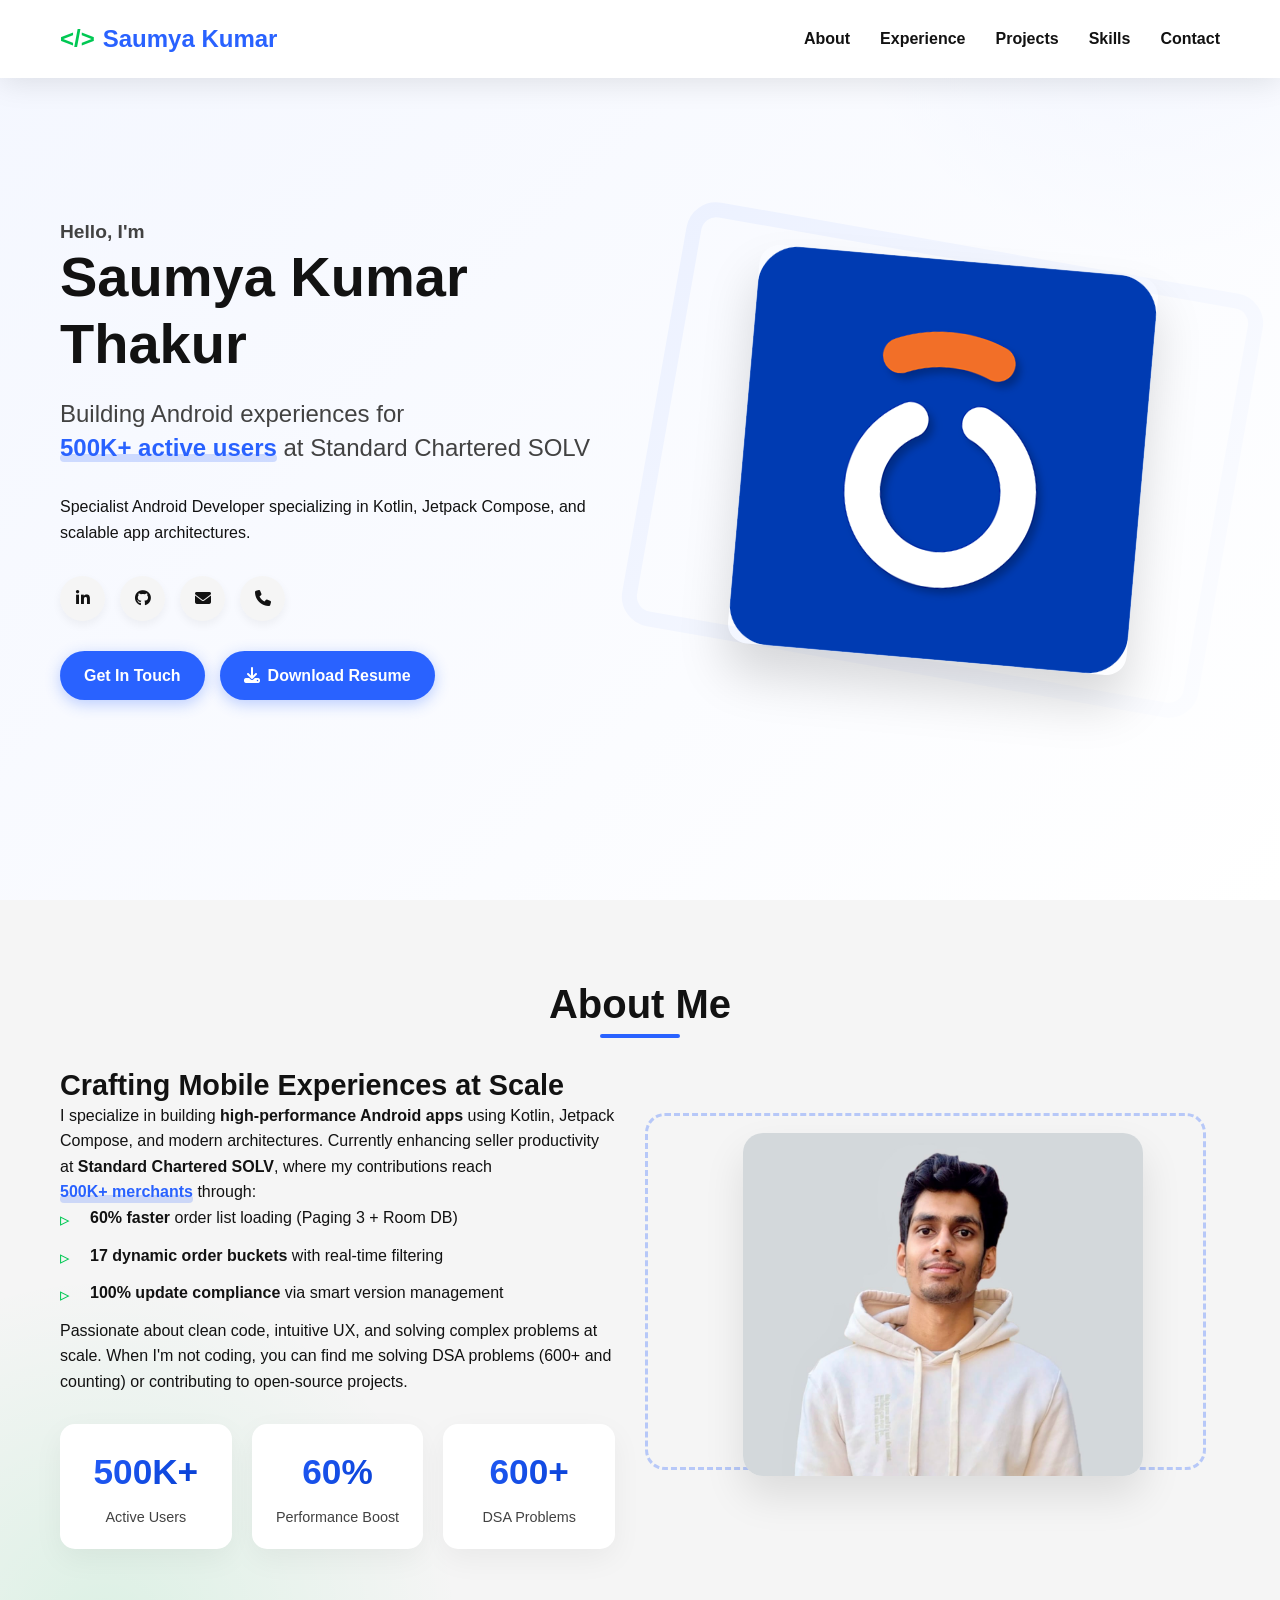
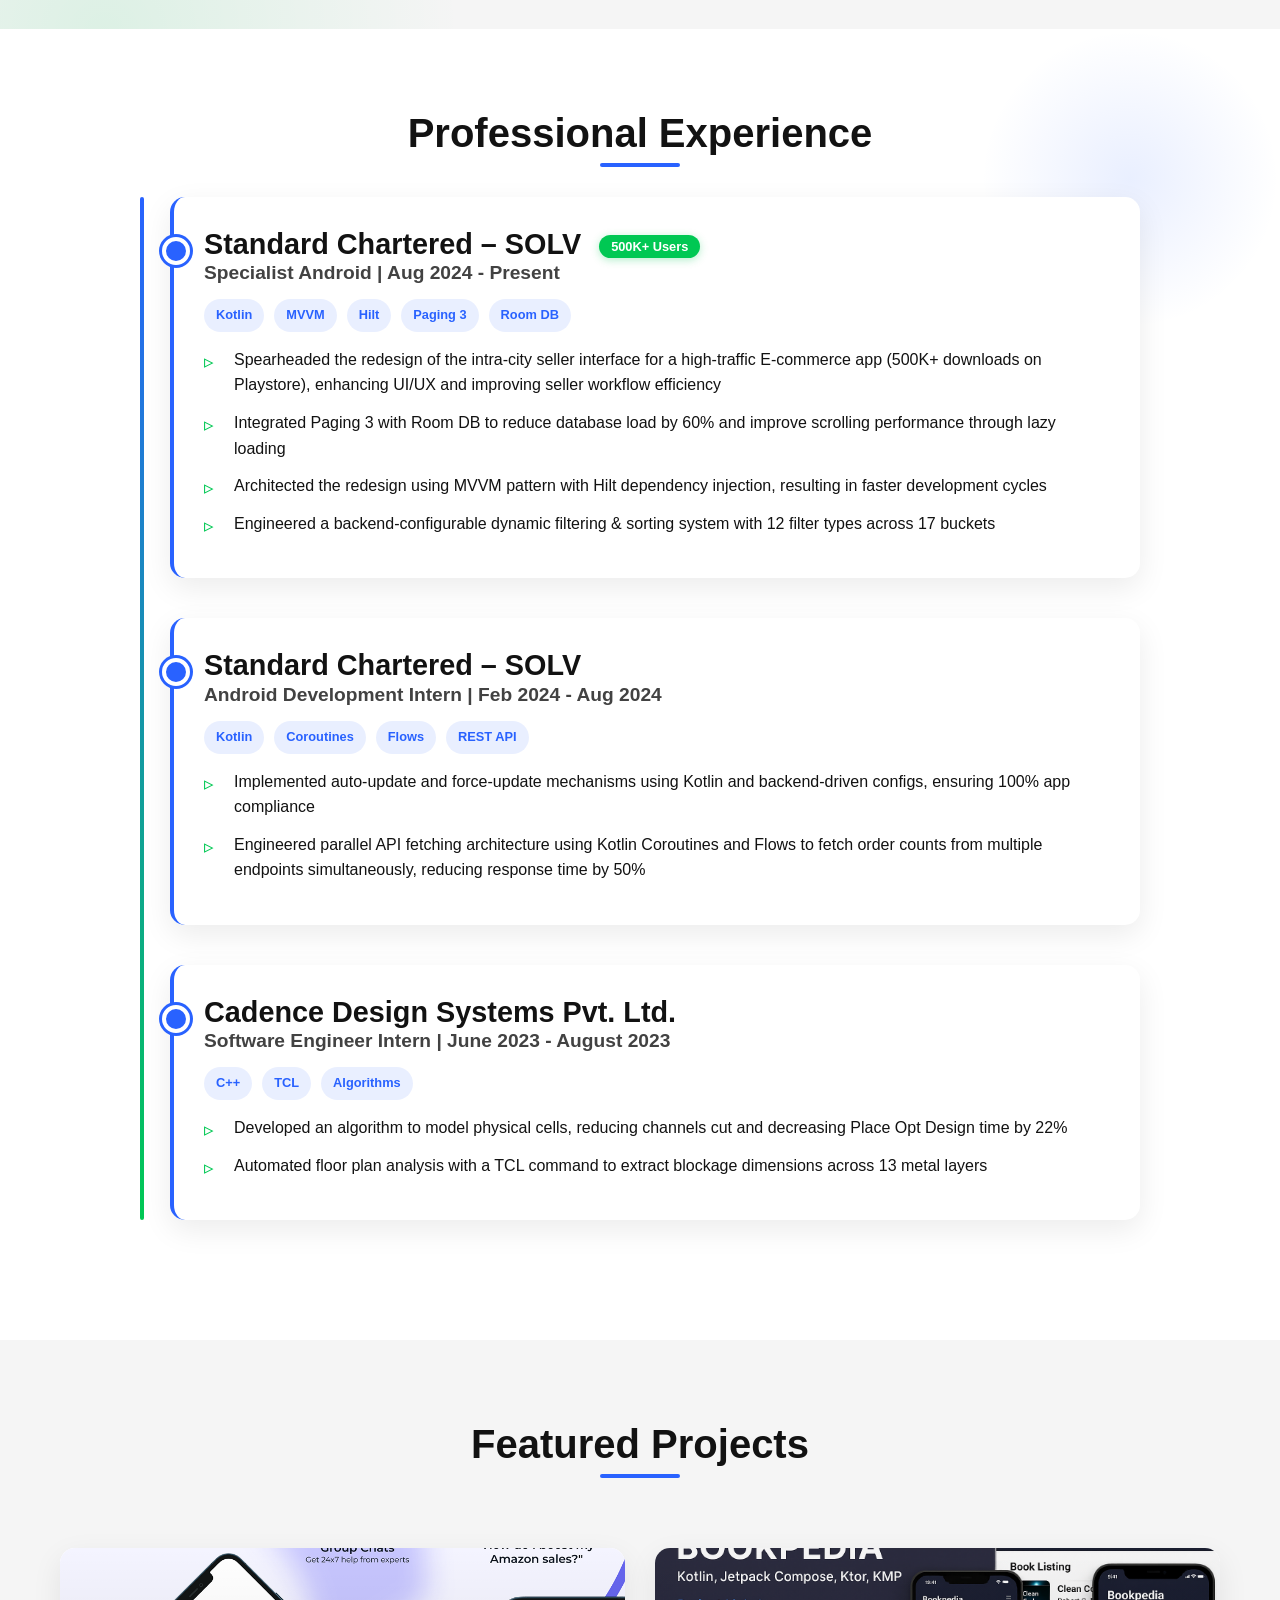
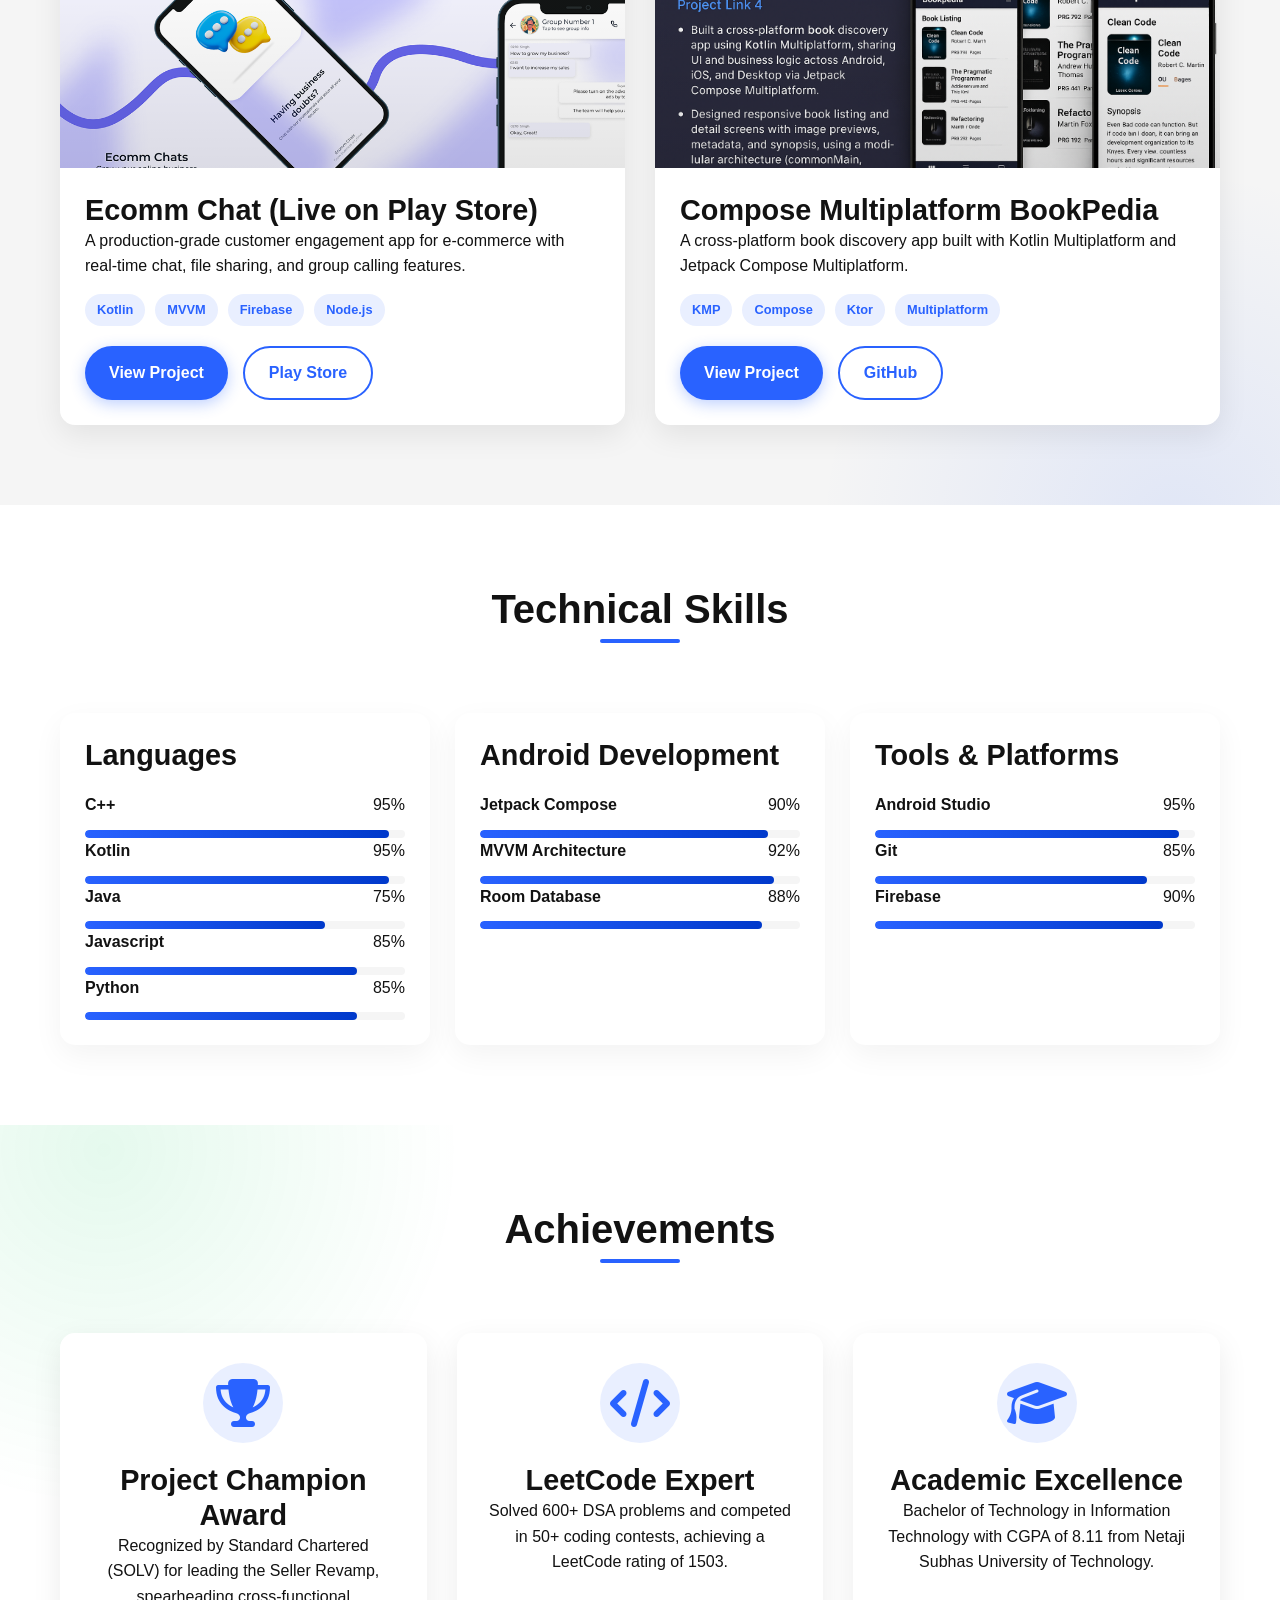
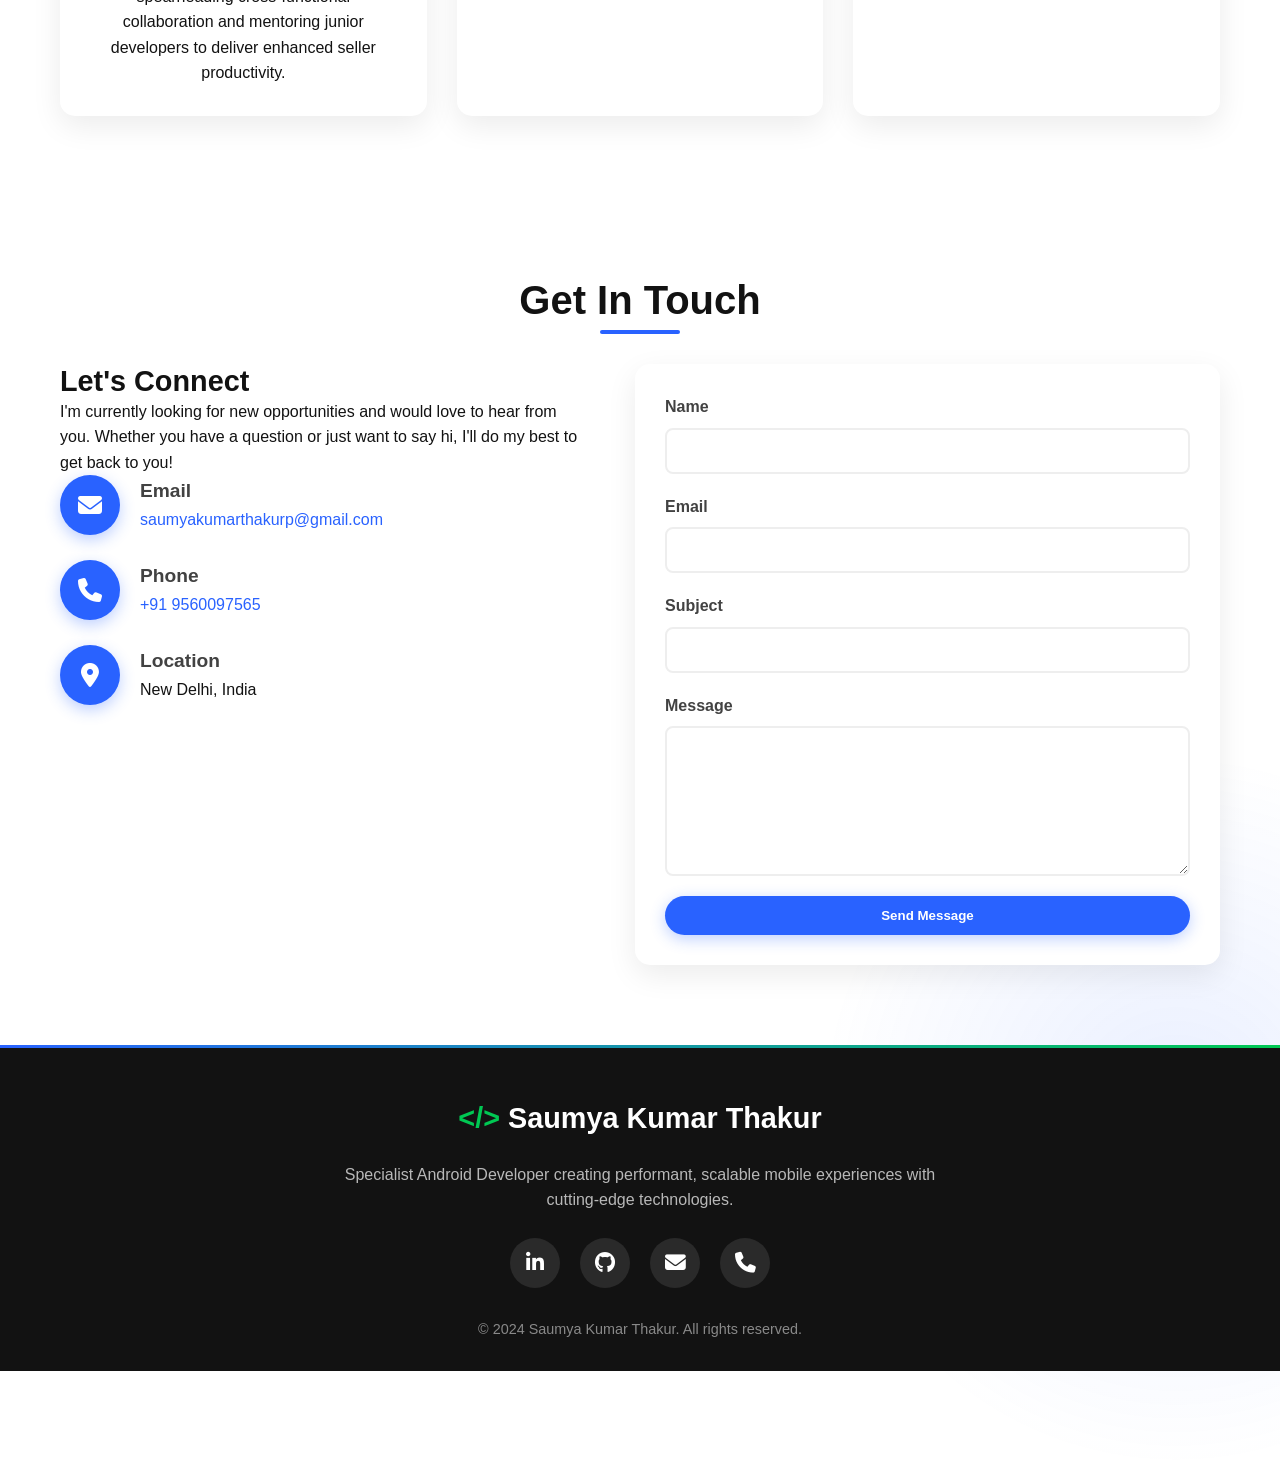
==== commit 43b7a3eb: "bookPedia Img addition" ====
--- a/index.html
+++ b/index.html
@@ -1288,7 +1288,7 @@
                 <!-- Project 2 -->
                 <div class="project-card">
                     <div class="project-image">
-                        <img src="https://via.placeholder.com/600x400.png?text=BookPedia" alt="BookPedia Project">
+                        <img src="image.png" alt="BookPedia Project">
                     </div>
                     <div class="project-content">
                         <h3>Compose Multiplatform BookPedia</h3>
